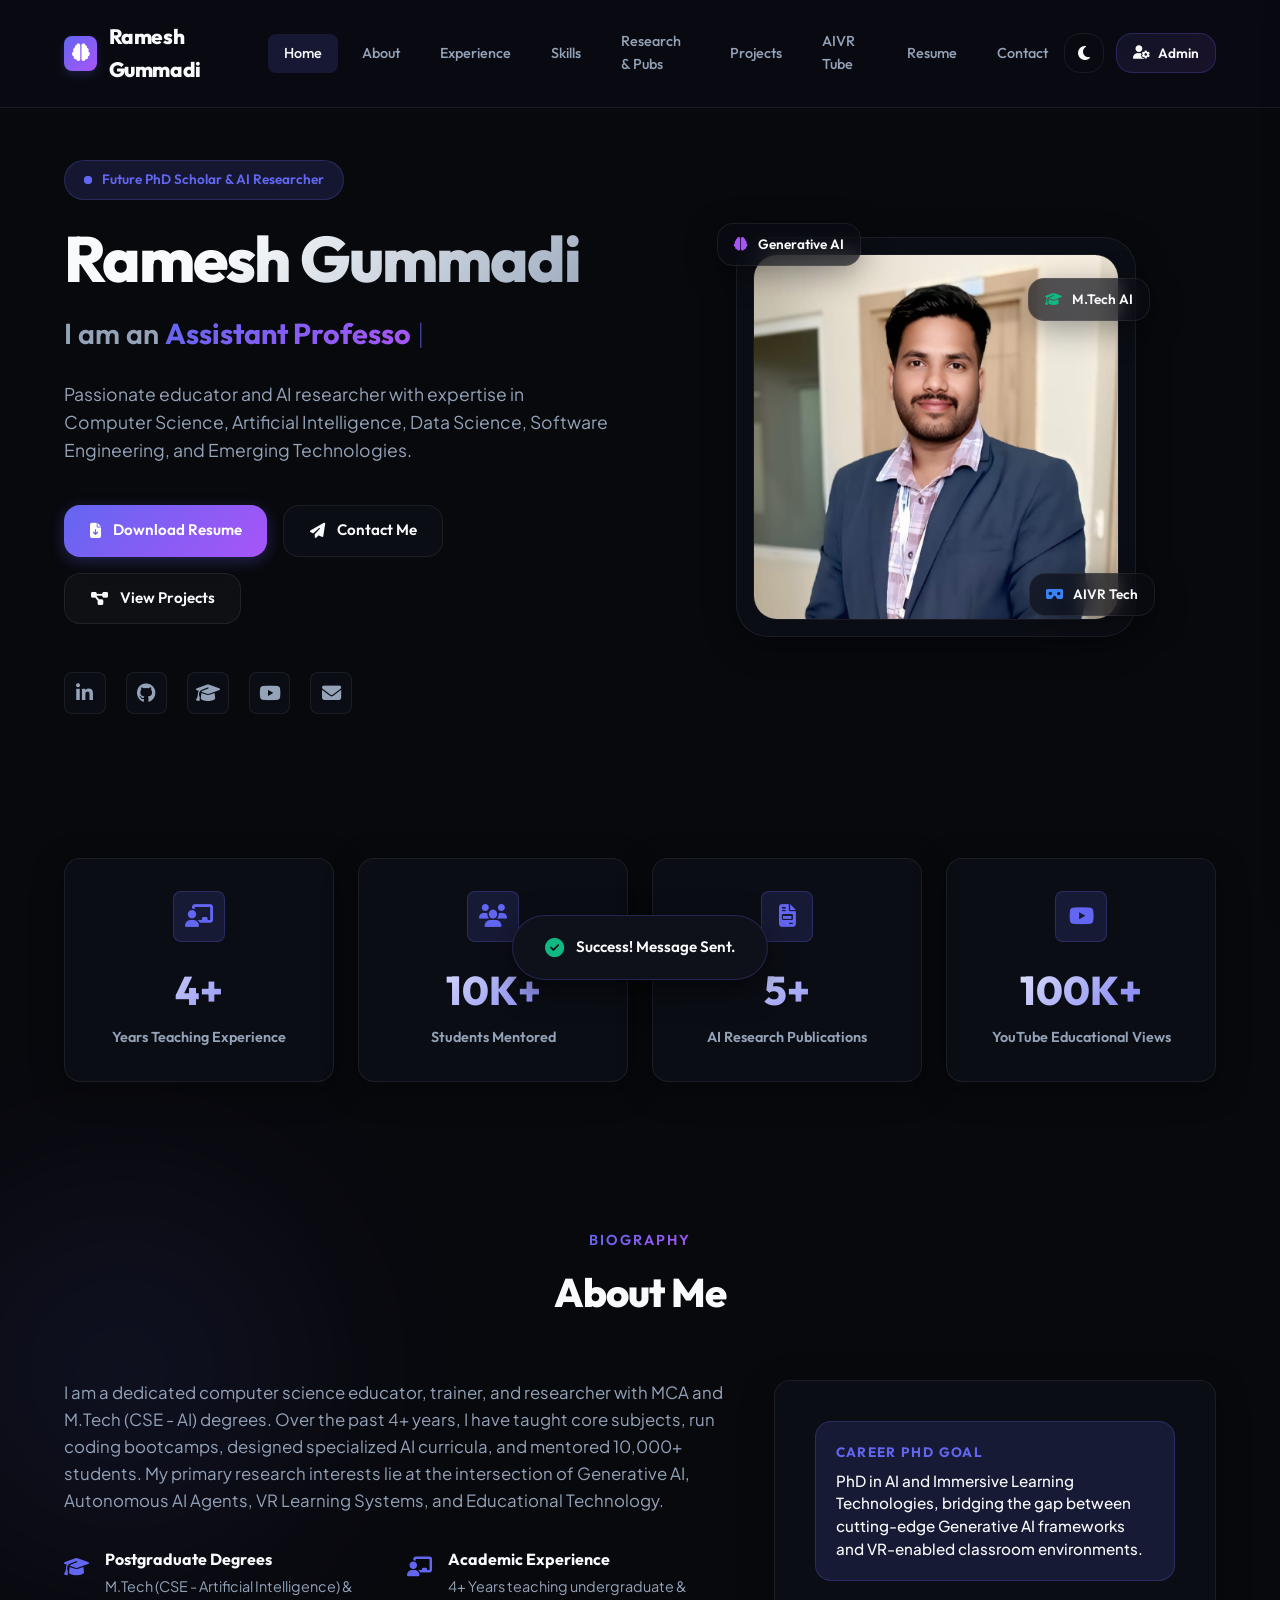
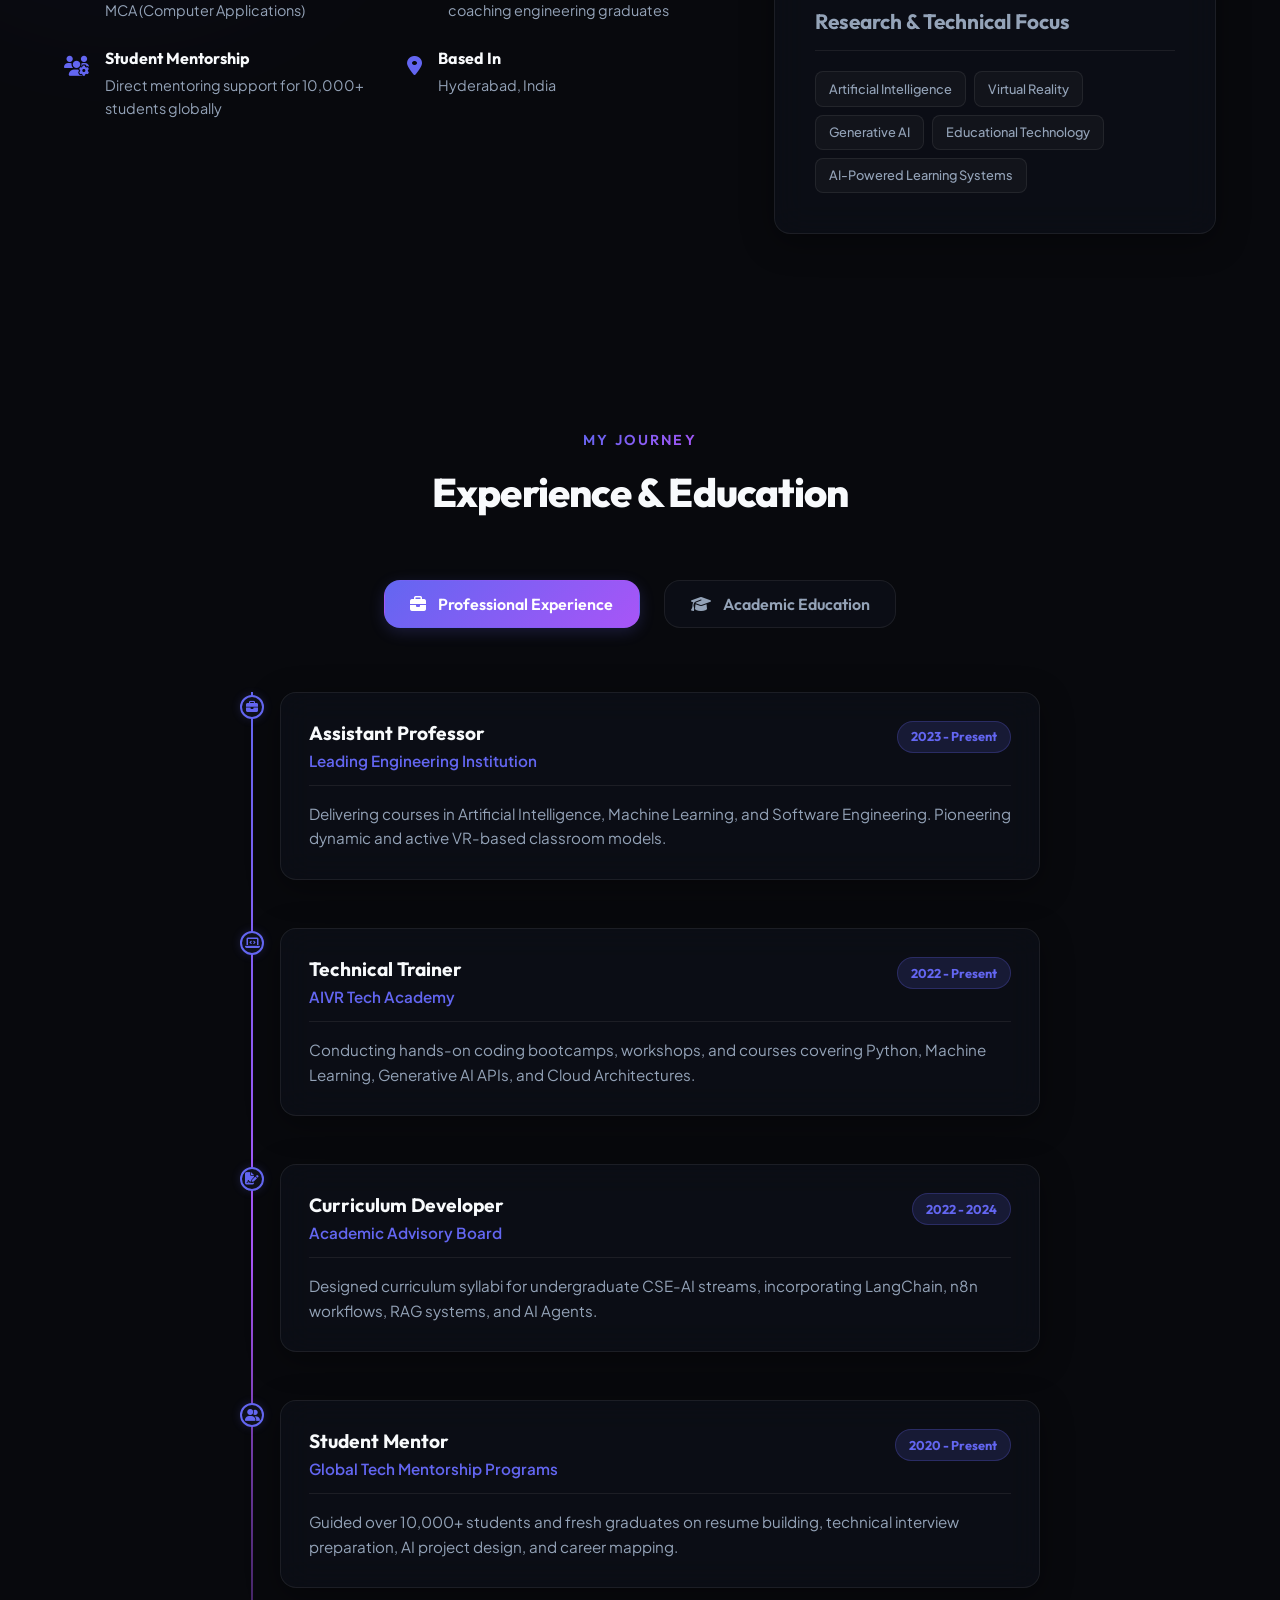
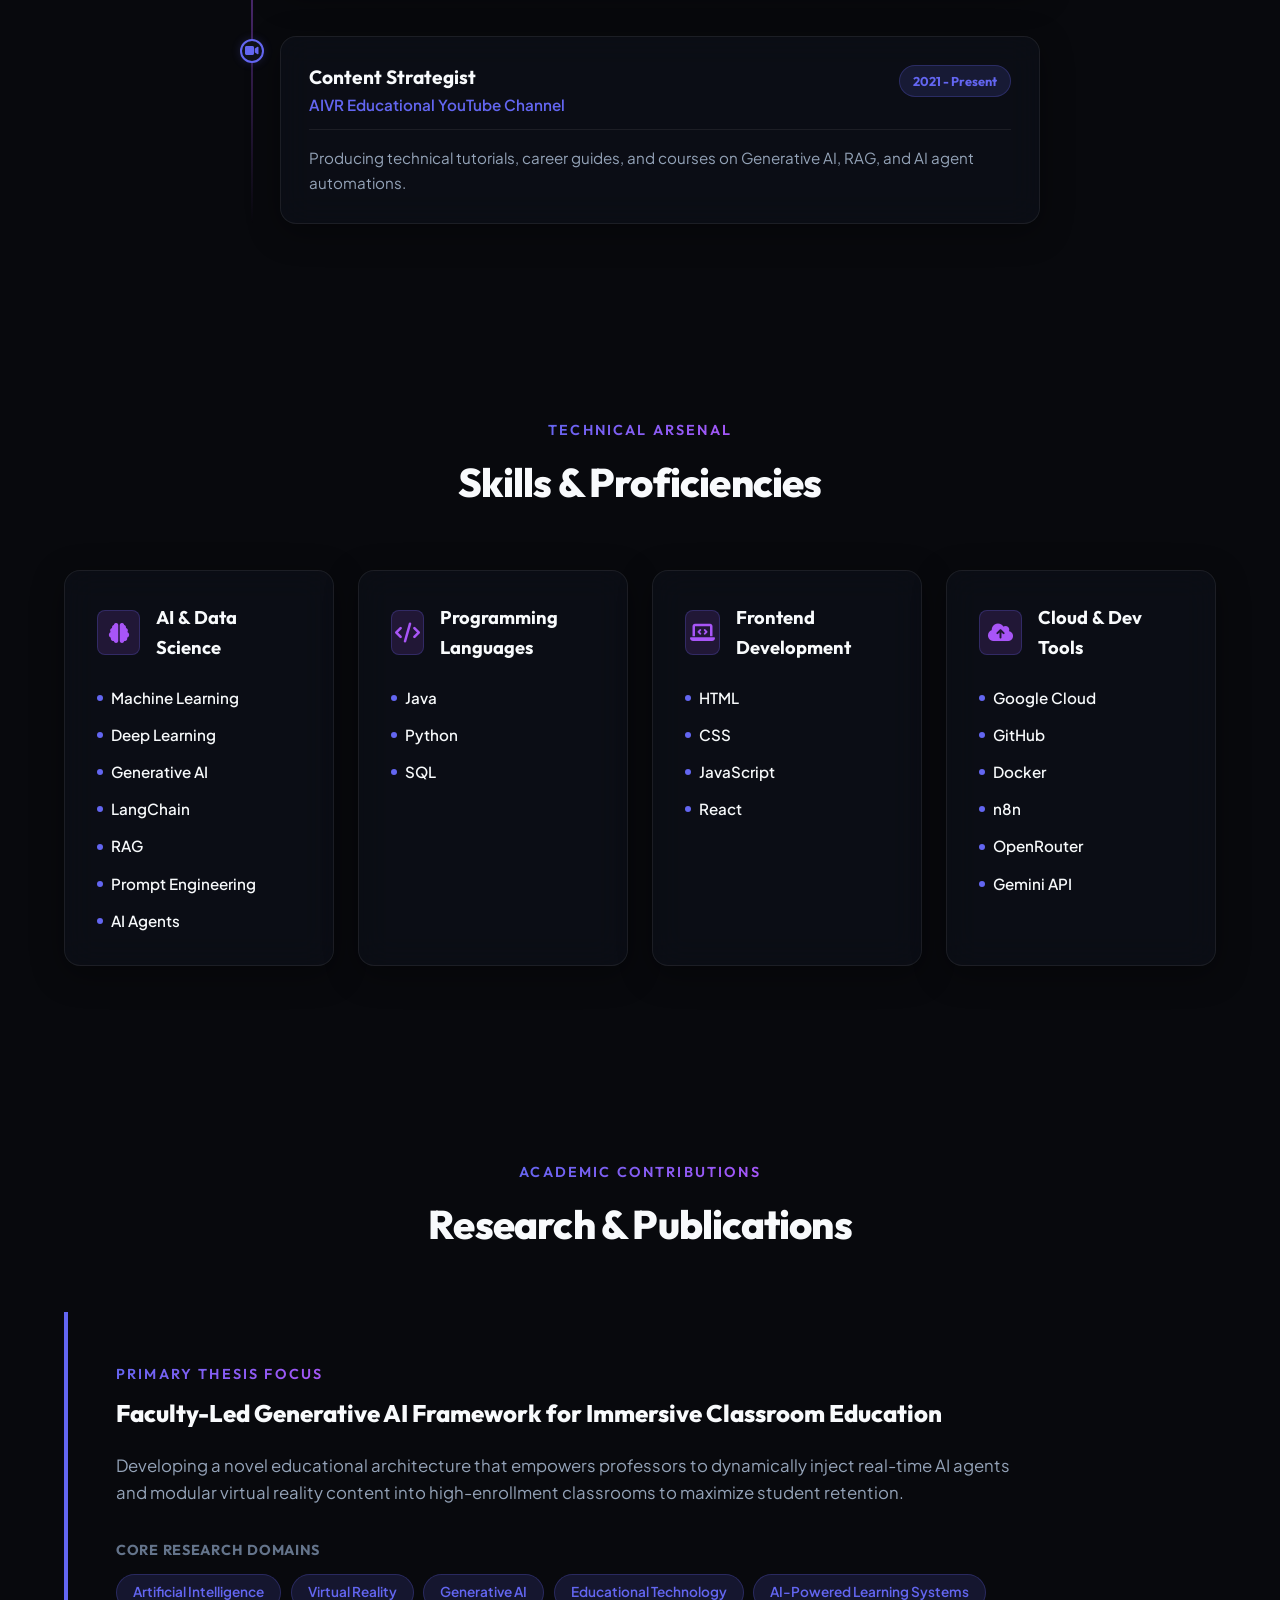
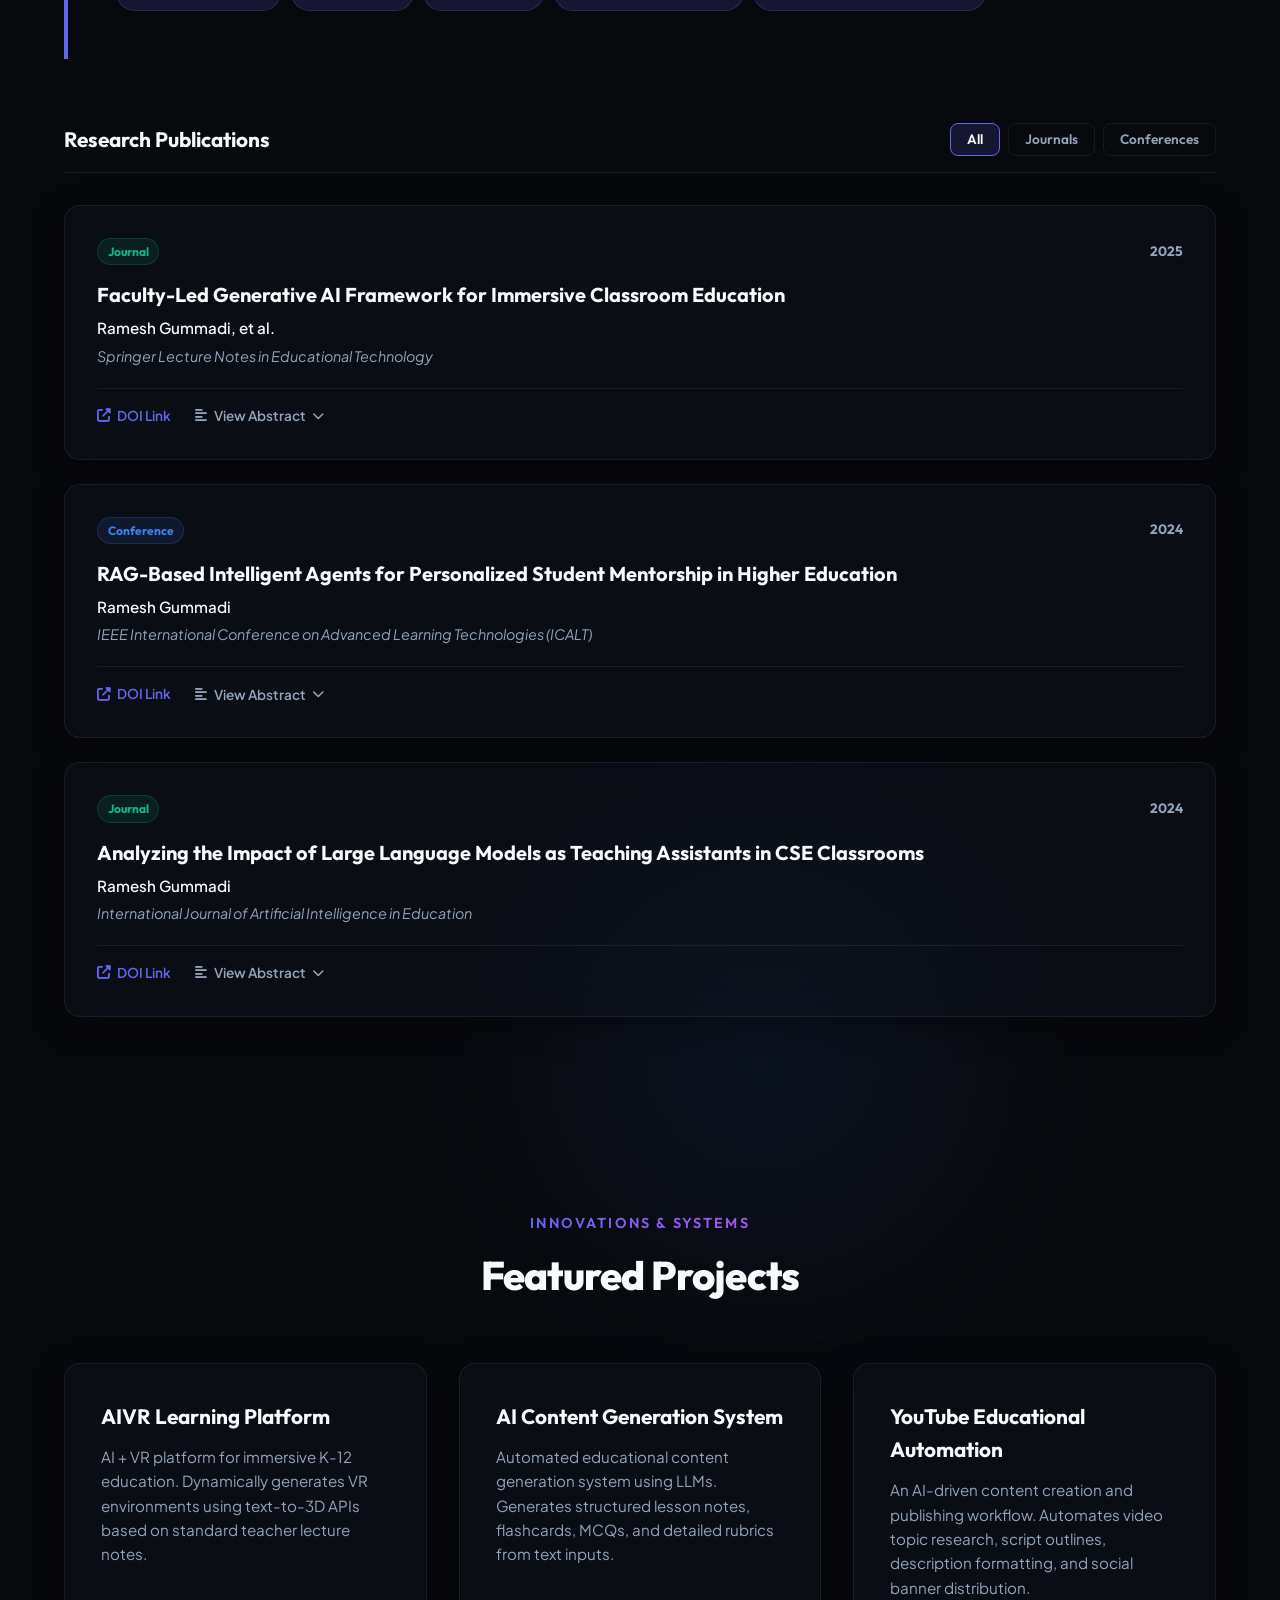
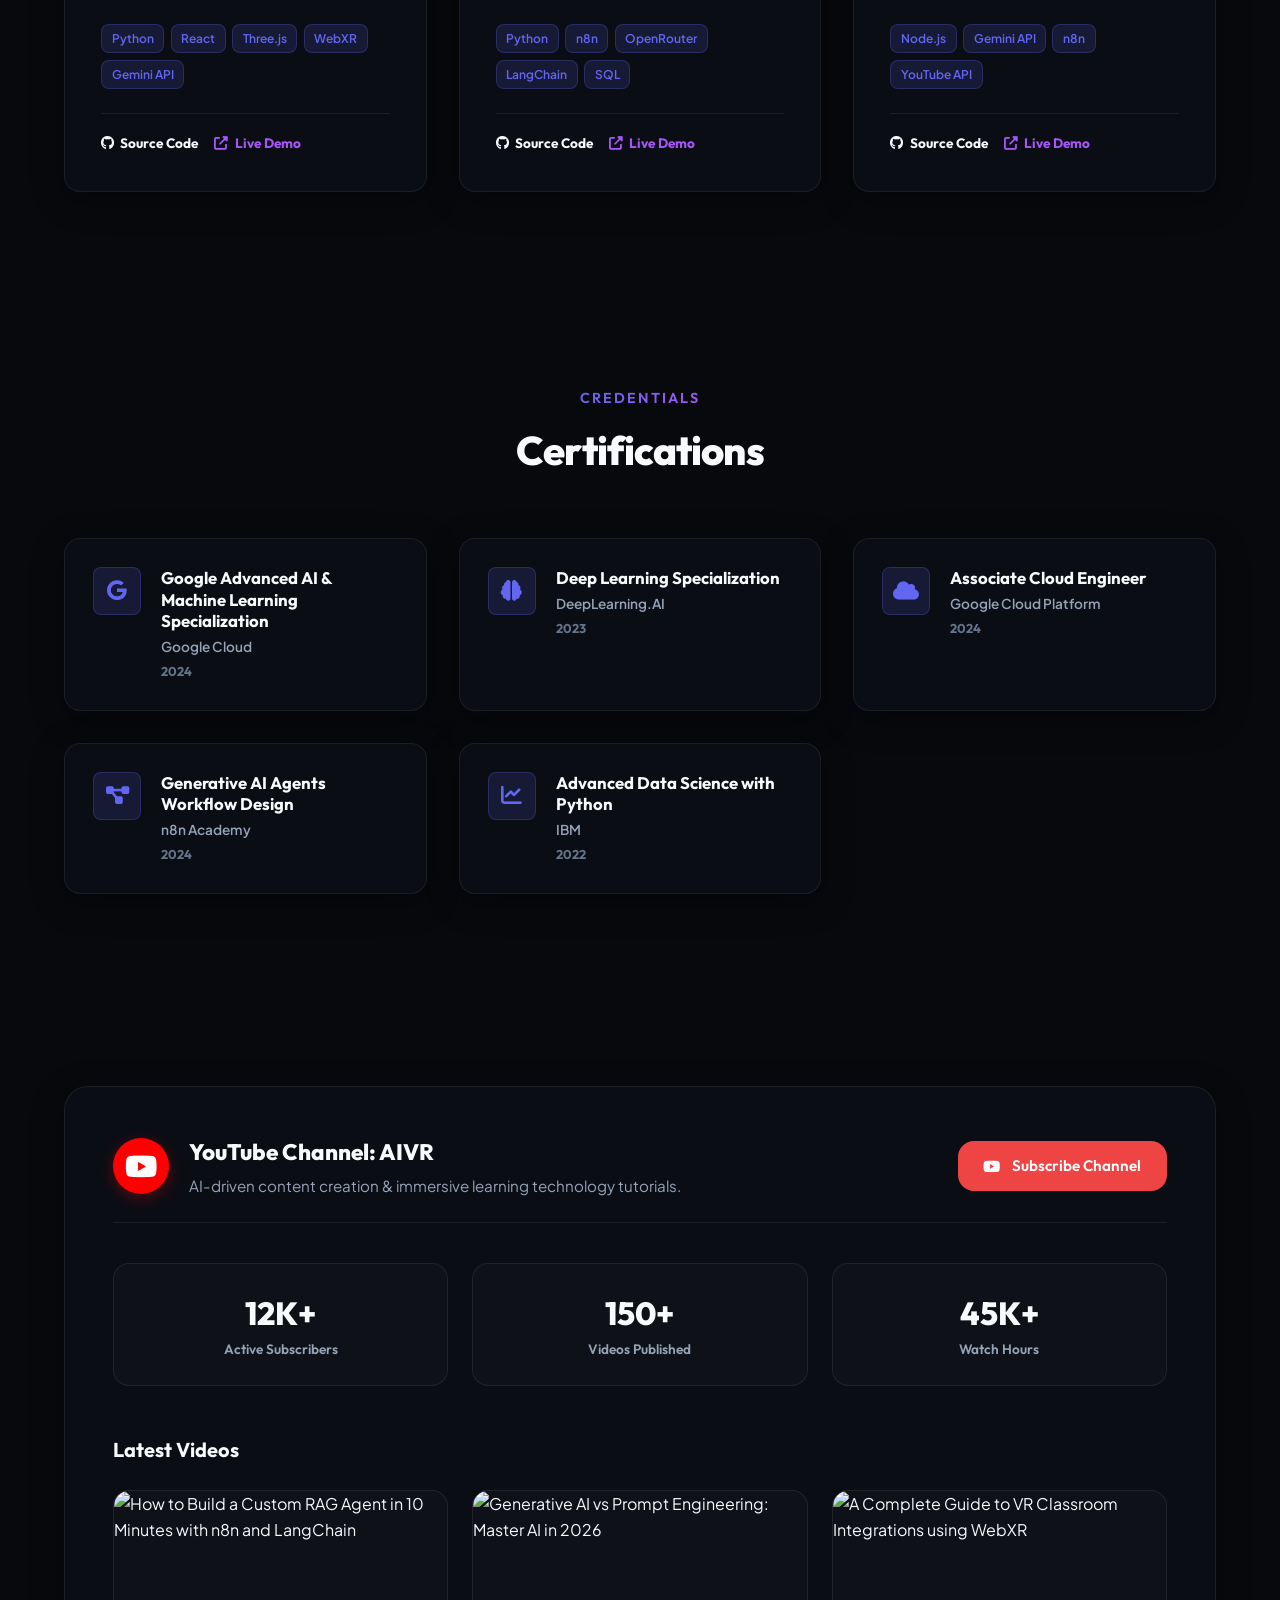
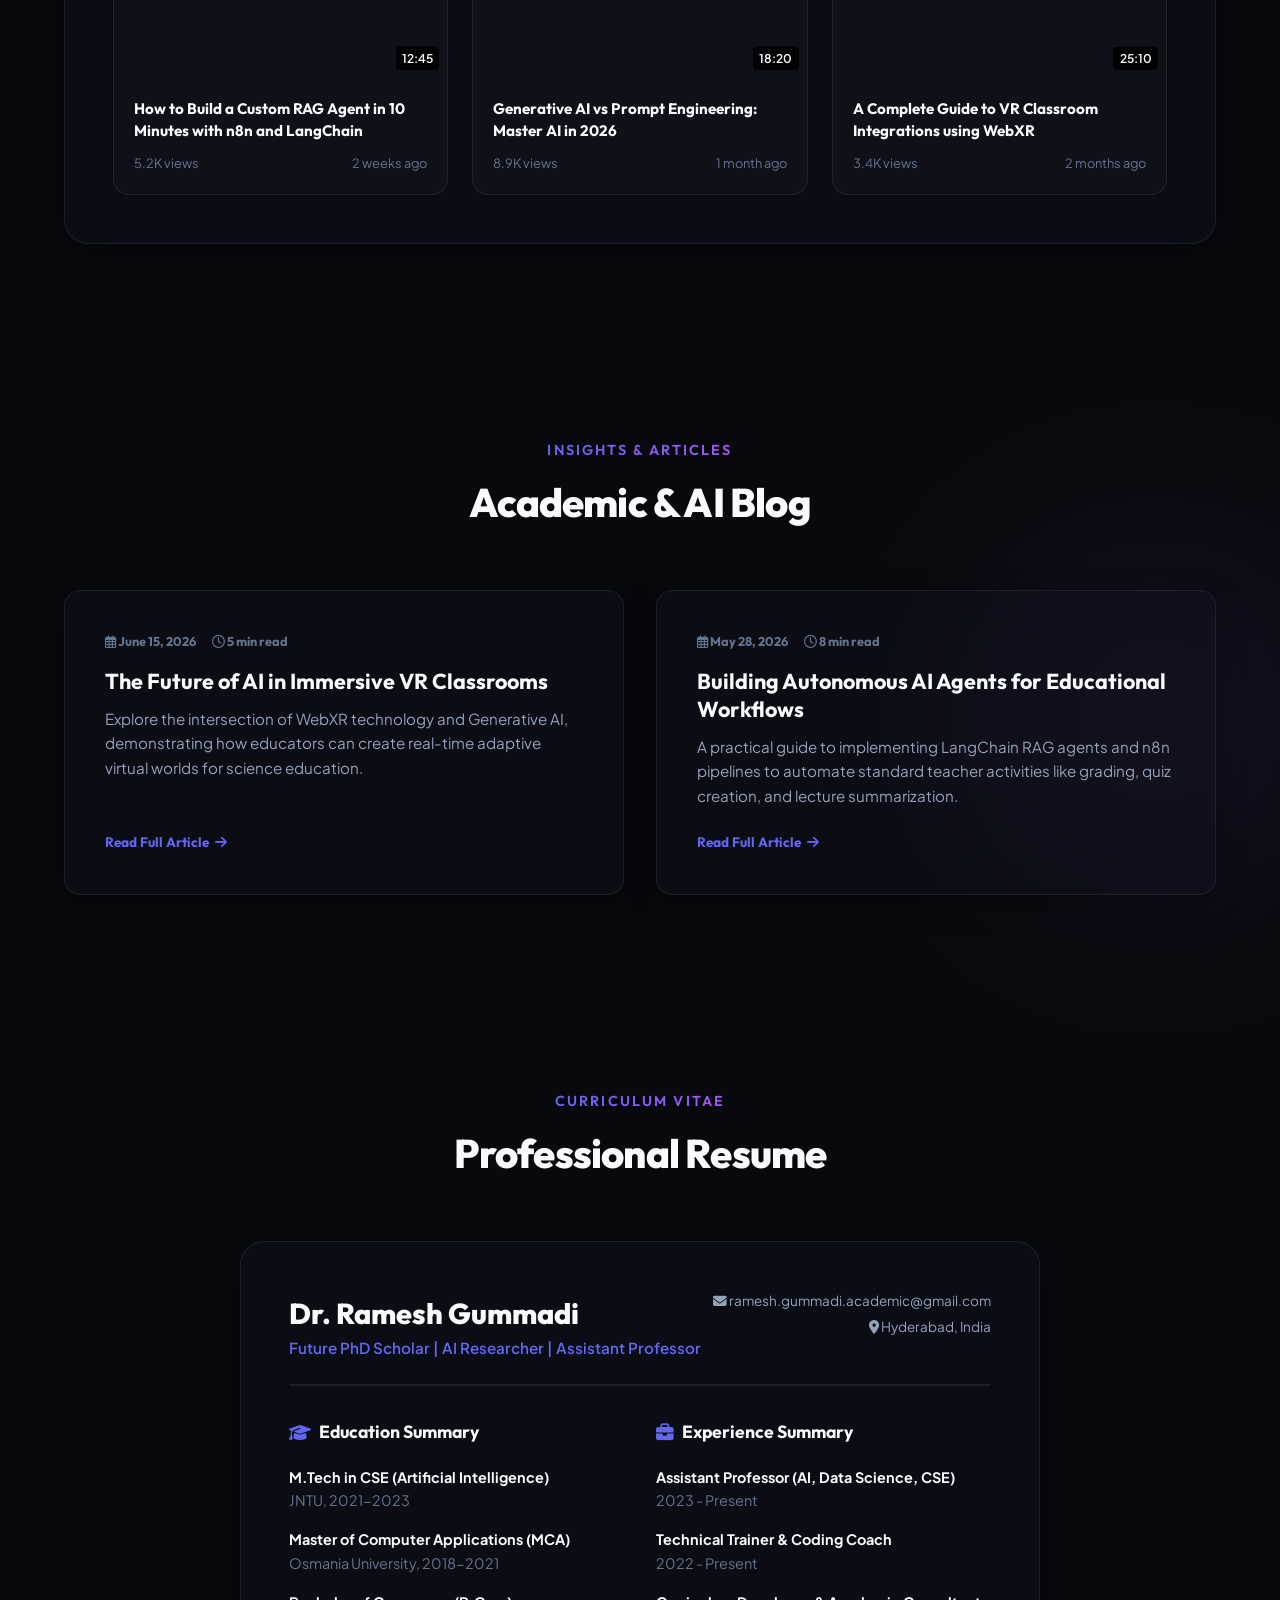
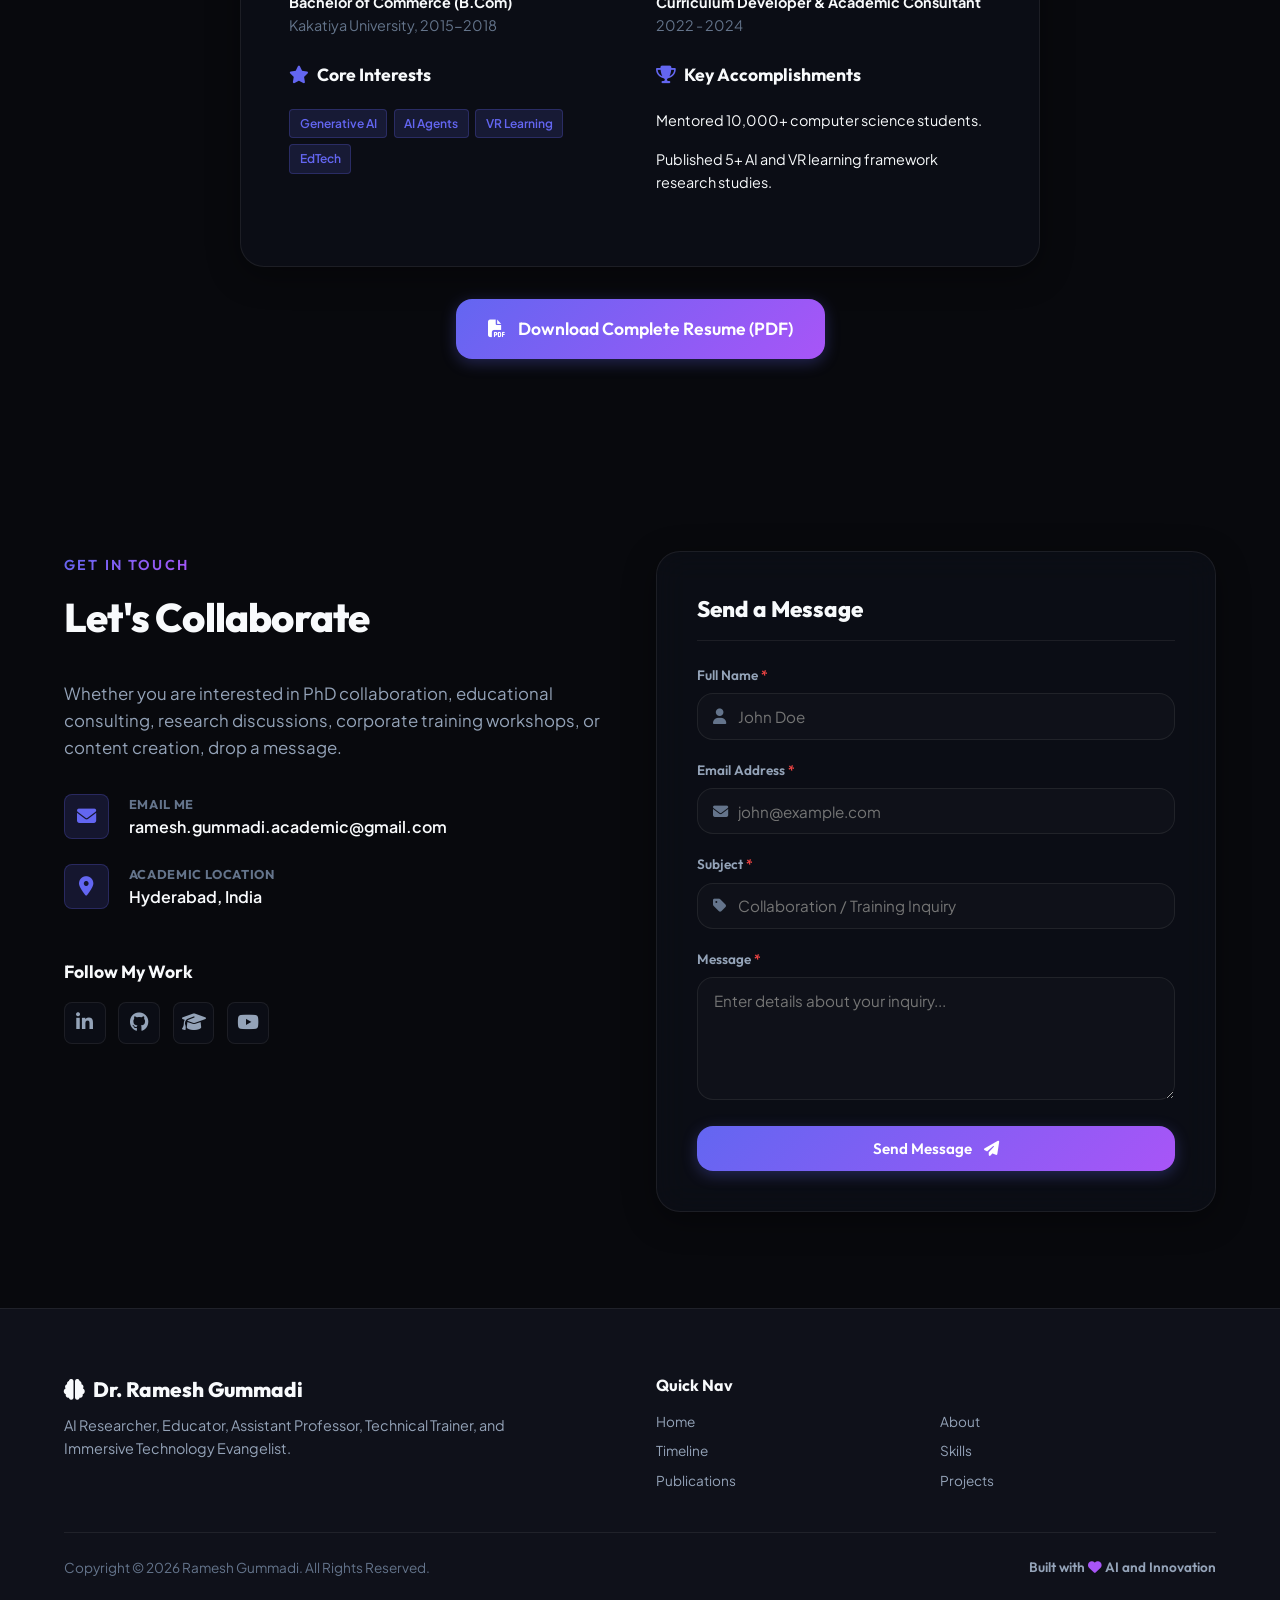
==== Personal Asst/index.html @ f803b9d0 "Add files via upload" ====
<!DOCTYPE html>
<html lang="en" data-theme="dark">
<head>
  <meta charset="UTF-8">
  <meta name="viewport" content="width=device-width, initial-scale=1.0">
  
  <!-- Primary SEO Meta Tags -->
  <title>Dr. Ramesh Gummadi | AI Researcher & Assistant Professor</title>
  <meta name="title" content="Dr. Ramesh Gummadi | AI Researcher & Assistant Professor">
  <meta name="description" content="Portfolio of Dr. Ramesh Gummadi: Future PhD Scholar, AI Researcher, Assistant Professor, Technical Trainer, and Content Creator. Specializing in AI, VR Learning, and Generative AI.">
  <meta name="keywords" content="Ramesh Gummadi, AI Researcher, Assistant Professor, Future PhD Scholar, Generative AI, AIVR, Immersive Learning, Technical Trainer">
  <meta name="author" content="Dr. Ramesh Gummadi">
  
  <!-- Open Graph / Facebook -->
  <meta property="og:type" content="website">
  <meta property="og:url" content="https://rameshgummadi.com/">
  <meta property="og:title" content="Dr. Ramesh Gummadi | AI Researcher & Assistant Professor">
  <meta property="og:description" content="Explore academic research publications, AIVR projects, educational technology insights, and resume of Dr. Ramesh Gummadi.">
  <meta property="og:image" content="assets/ram.jpg">

  <!-- Twitter -->
  <meta property="twitter:card" content="summary_large_image">
  <meta property="twitter:url" content="https://rameshgummadi.com/">
  <meta property="twitter:title" content="Dr. Ramesh Gummadi | AI Researcher & Assistant Professor">
  <meta property="twitter:description" content="Explore academic research publications, AIVR projects, educational technology insights, and resume of Dr. Ramesh Gummadi.">
  <meta property="twitter:image" content="assets/ram.jpg">

  <!-- Google Fonts -->
  <link rel="preconnect" href="https://fonts.googleapis.com">
  <link rel="preconnect" href="https://fonts.gstatic.com" crossorigin>
  <link href="https://fonts.googleapis.com/css2?family=Outfit:wght@300;400;500;600;700;800&family=Plus+Jakarta+Sans:ital,wght@0,300;0,400;0,500;0,600;0,700;1,400&display=swap" rel="stylesheet">
  
  <!-- FontAwesome Icons -->
  <link rel="stylesheet" href="https://cdnjs.cloudflare.com/ajax/libs/font-awesome/6.4.0/css/all.min.css">
  
  <!-- Custom CSS -->
  <link rel="stylesheet" href="css/styles.css">

  <!-- Academic SEO Schema JSON-LD -->
  <script type="application/ld+json">
    {
      "@context": "https://schema.org",
      "@type": "Person",
      "name": "Ramesh Gummadi",
      "jobTitle": "Assistant Professor & AI Researcher",
      "url": "https://rameshgummadi.com",
      "alumniOf": [
        {
          "@type": "Organization",
          "name": "Jawaharlal Nehru Technological University"
        },
        {
          "@type": "Organization",
          "name": "Osmania University"
        }
      ],
      "knowsAbout": [
        "Artificial Intelligence",
        "Generative AI",
        "Virtual Reality Learning Systems",
        "Educational Technology",
        "Machine Learning",
        "Deep Learning"
      ]
    }
  </script>
</head>
<body>
  
  <!-- Background Glow Accents -->
  <div class="blob-accent blob-1"></div>
  <div class="blob-accent blob-2"></div>
  <div class="blob-accent blob-3"></div>

  <!-- Header / Navigation -->
  <header class="header" id="header">
    <div class="container nav-container">
      <a href="#home" class="logo">
        <span class="logo-icon"><i class="fas fa-brain"></i></span>
        <span class="logo-text">Ramesh Gummadi</span>
      </a>

      <!-- Desktop Nav Menu -->
      <nav class="nav-menu">
        <a href="#home" class="nav-link active">Home</a>
        <a href="#about" class="nav-link">About</a>
        <a href="#experience" class="nav-link">Experience</a>
        <a href="#skills" class="nav-link">Skills</a>
        <a href="#research" class="nav-link">Research & Pubs</a>
        <a href="#projects" class="nav-link">Projects</a>
        <a href="#youtube" class="nav-link">AIVR Tube</a>
        <a href="#resume" class="nav-link">Resume</a>
        <a href="#contact" class="nav-link">Contact</a>
      </nav>

      <!-- Nav Actions -->
      <div class="nav-actions">
        <button id="theme-toggle" class="nav-action-btn" title="Toggle Light/Dark Theme">
          <i class="fas fa-moon"></i>
        </button>
        <button id="admin-toggle" class="nav-action-btn admin-btn" title="Open Admin Panel">
          <i class="fas fa-user-cog"></i> <span class="admin-btn-text">Admin</span>
        </button>
        <button id="mobile-menu-toggle" class="nav-action-btn mobile-toggle" title="Toggle Menu">
          <i class="fas fa-bars"></i>
        </button>
      </div>
    </div>
  </header>

  <!-- Mobile Drawer Navigation -->
  <div class="mobile-drawer" id="mobile-drawer">
    <div class="drawer-header">
      <div class="drawer-logo">
        <i class="fas fa-brain"></i> Ramesh Gummadi
      </div>
      <button id="mobile-menu-close" class="drawer-close-btn">
        <i class="fas fa-times"></i>
      </button>
    </div>
    <nav class="drawer-nav">
      <a href="#home" class="drawer-link">Home</a>
      <a href="#about" class="drawer-link">About</a>
      <a href="#experience" class="drawer-link">Experience</a>
      <a href="#skills" class="drawer-link">Skills</a>
      <a href="#research" class="drawer-link">Research & Publications</a>
      <a href="#projects" class="drawer-link">Projects</a>
      <a href="#youtube" class="drawer-link">AIVR YouTube</a>
      <a href="#resume" class="drawer-link">Resume</a>
      <a href="#contact" class="drawer-link">Contact</a>
      <hr class="drawer-divider">
      <button id="admin-drawer-btn" class="drawer-admin-btn">
        <i class="fas fa-user-cog"></i> Admin Control Panel
      </button>
    </nav>
  </div>
  <div class="drawer-overlay" id="drawer-overlay"></div>

  <!-- Main Content Wrapper -->
  <main class="main-content">
    
    <!-- Hero Section -->
    <section id="home" class="section hero-section">
      <div class="container hero-container grid-2">
        <div class="hero-text-content">
          <div class="hero-badge">
            <span class="pulse-indicator"></span> Future PhD Scholar & AI Researcher
          </div>
          <h1 class="hero-name">Ramesh Gummadi</h1>
          <h2 class="hero-rotator">
            <span class="rotator-prefix">I am an </span>
            <span id="title-rotator-text" class="rotator-text">Assistant Professor</span>
            <span class="rotator-cursor">|</span>
          </h2>
          <p id="hero-intro-text" class="hero-intro">
            Passionate educator and AI researcher with expertise in Computer Science, Artificial Intelligence, Data Science, Software Engineering, and Emerging Technologies.
          </p>
          <div class="hero-buttons">
            <a href="#resume" class="btn btn-primary"><i class="fas fa-file-download"></i> Download Resume</a>
            <a href="#contact" class="btn btn-secondary"><i class="fas fa-paper-plane"></i> Contact Me</a>
            <a href="#projects" class="btn btn-glass"><i class="fas fa-project-diagram"></i> View Projects</a>
          </div>
          <div class="hero-socials" id="hero-socials-container">
            <!-- Rendered dynamically -->
          </div>
        </div>

        <div class="hero-image-content">
          <div class="image-glass-frame">
            <img src="assets/ram.jpg" alt="Dr. Ramesh Gummadi" id="hero-profile-img" class="profile-img">
            <!-- Floating Interactive Badges -->
            <div class="floating-badge badge-top-left">
              <i class="fas fa-brain text-purple"></i>
              <span>Generative AI</span>
            </div>
            <div class="floating-badge badge-bottom-right">
              <i class="fas fa-vr-cardboard text-blue"></i>
              <span>AIVR Tech</span>
            </div>
            <div class="floating-badge badge-top-right">
              <i class="fas fa-graduation-cap text-green"></i>
              <span>M.Tech AI</span>
            </div>
          </div>
        </div>
      </div>
    </section>

    <!-- Achievements / Counters Bar -->
    <section class="section achievements-section">
      <div class="container">
        <div class="achievements-grid grid-4" id="achievements-container">
          <!-- Rendered dynamically -->
        </div>
      </div>
    </section>

    <!-- About Me Section -->
    <section id="about" class="section about-section">
      <div class="container">
        <div class="section-title-wrapper">
          <h3 class="section-subtitle">Biography</h3>
          <h2 class="section-title">About Me</h2>
        </div>
        <div id="about-container">
          <!-- Rendered dynamically -->
        </div>
      </div>
    </section>

    <!-- Experience & Education (Timeline) Section -->
    <section id="experience" class="section timeline-section">
      <div class="container">
        <div class="section-title-wrapper">
          <h3 class="section-subtitle">My Journey</h3>
          <h2 class="section-title">Experience & Education</h2>
        </div>

        <div class="timeline-tabs">
          <button class="tab-btn active" data-tab="experience-timeline">
            <i class="fas fa-briefcase"></i> Professional Experience
          </button>
          <button class="tab-btn" data-tab="education-timeline">
            <i class="fas fa-graduation-cap"></i> Academic Education
          </button>
        </div>

        <div class="timeline-contents">
          <!-- Experience Timeline View -->
          <div class="timeline-view active" id="experience-timeline">
            <div class="timeline" id="experience-timeline-container">
              <!-- Rendered dynamically -->
            </div>
          </div>

          <!-- Education Timeline View -->
          <div class="timeline-view" id="education-timeline">
            <div class="timeline" id="education-timeline-container">
              <!-- Rendered dynamically -->
            </div>
          </div>
        </div>
      </div>
    </section>

    <!-- Skills Section -->
    <section id="skills" class="section skills-section">
      <div class="container">
        <div class="section-title-wrapper">
          <h3 class="section-subtitle">Technical Arsenal</h3>
          <h2 class="section-title">Skills & Proficiencies</h2>
        </div>
        <div class="skills-grid grid-4" id="skills-container">
          <!-- Rendered dynamically -->
        </div>
      </div>
    </section>

    <!-- Research & Publications Section -->
    <section id="research" class="section research-section">
      <div class="container">
        <div class="section-title-wrapper">
          <h3 class="section-subtitle">Academic Contributions</h3>
          <h2 class="section-title">Research & Publications</h2>
        </div>

        <!-- Research Focus Framework Card -->
        <div class="research-focus-card" id="research-focus-container">
          <!-- Rendered dynamically -->
        </div>

        <div class="publications-wrapper">
          <div class="filter-header">
            <h4>Research Publications</h4>
            <div class="publication-filters" id="publication-filters">
              <button class="filter-btn active" data-filter="all">All</button>
              <button class="filter-btn" data-filter="Journal">Journals</button>
              <button class="filter-btn" data-filter="Conference">Conferences</button>
            </div>
          </div>
          
          <div class="publications-grid grid-1" id="publications-container">
            <!-- Rendered dynamically -->
          </div>
        </div>
      </div>
    </section>

    <!-- Projects Section -->
    <section id="projects" class="section projects-section">
      <div class="container">
        <div class="section-title-wrapper">
          <h3 class="section-subtitle">Innovations & Systems</h3>
          <h2 class="section-title">Featured Projects</h2>
        </div>
        <div class="projects-grid grid-3" id="projects-container">
          <!-- Rendered dynamically -->
        </div>
      </div>
    </section>

    <!-- Certifications Section -->
    <section id="certifications" class="section certifications-section">
      <div class="container">
        <div class="section-title-wrapper">
          <h3 class="section-subtitle">Credentials</h3>
          <h2 class="section-title">Certifications</h2>
        </div>
        <div class="certifications-grid grid-3" id="certifications-container">
          <!-- Rendered dynamically -->
        </div>
      </div>
    </section>

    <!-- YouTube Educational Channel Section -->
    <section id="youtube" class="section youtube-section">
      <div class="container">
        <div class="youtube-box">
          <div class="youtube-channel-header">
            <div class="yt-brand">
              <div class="yt-avatar"><i class="fab fa-youtube"></i></div>
              <div class="yt-title-info">
                <h3>YouTube Channel: <span id="yt-channel-name">AIVR</span></h3>
                <p>AI-driven content creation & immersive learning technology tutorials.</p>
              </div>
            </div>
            <a href="https://youtube.com/@AIVR_Channel" target="_blank" rel="noopener noreferrer" class="btn btn-danger">
              <i class="fab fa-youtube"></i> Subscribe Channel
            </a>
          </div>

          <div class="youtube-stats-grid grid-3" id="youtube-stats-container">
            <!-- Rendered dynamically -->
          </div>

          <h4 class="yt-sub-title">Latest Videos</h4>
          <div class="youtube-videos-grid grid-3" id="youtube-videos-container">
            <!-- Rendered dynamically -->
          </div>
        </div>
      </div>
    </section>

    <!-- Blog Section -->
    <section id="blog" class="section blog-section">
      <div class="container">
        <div class="section-title-wrapper">
          <h3 class="section-subtitle">Insights & Articles</h3>
          <h2 class="section-title">Academic & AI Blog</h2>
        </div>
        <div class="blogs-grid grid-2" id="blogs-container">
          <!-- Rendered dynamically -->
        </div>
      </div>
    </section>

    <!-- Resume Section -->
    <section id="resume" class="section resume-section">
      <div class="container">
        <div class="section-title-wrapper">
          <h3 class="section-subtitle">Curriculum Vitae</h3>
          <h2 class="section-title">Professional Resume</h2>
        </div>
        
        <div class="resume-wrapper">
          <div class="resume-card-box">
            <!-- Resume Header Mock -->
            <div class="resume-header-mock">
              <div class="rm-name-box">
                <h4>Dr. Ramesh Gummadi</h4>
                <p>Future PhD Scholar | AI Researcher | Assistant Professor</p>
              </div>
              <div class="rm-contact-box">
                <p><i class="fas fa-envelope"></i> ramesh.gummadi.academic@gmail.com</p>
                <p><i class="fas fa-map-marker-alt"></i> Hyderabad, India</p>
              </div>
            </div>

            <!-- Resume Content Mock -->
            <div class="resume-content-mock grid-2">
              <div class="rm-col-left">
                <h5 class="rm-section-title"><i class="fas fa-graduation-cap"></i> Education Summary</h5>
                <ul class="rm-list">
                  <li><strong>M.Tech in CSE (Artificial Intelligence)</strong><br><span class="text-muted">JNTU, 2021-2023</span></li>
                  <li><strong>Master of Computer Applications (MCA)</strong><br><span class="text-muted">Osmania University, 2018-2021</span></li>
                  <li><strong>Bachelor of Commerce (B.Com)</strong><br><span class="text-muted">Kakatiya University, 2015-2018</span></li>
                </ul>

                <h5 class="rm-section-title"><i class="fas fa-star"></i> Core Interests</h5>
                <div class="rm-tags">
                  <span class="rm-tag">Generative AI</span>
                  <span class="rm-tag">AI Agents</span>
                  <span class="rm-tag">VR Learning</span>
                  <span class="rm-tag">EdTech</span>
                </div>
              </div>

              <div class="rm-col-right">
                <h5 class="rm-section-title"><i class="fas fa-briefcase"></i> Experience Summary</h5>
                <ul class="rm-list">
                  <li><strong>Assistant Professor (AI, Data Science, CSE)</strong><br><span class="text-muted">2023 - Present</span></li>
                  <li><strong>Technical Trainer & Coding Coach</strong><br><span class="text-muted">2022 - Present</span></li>
                  <li><strong>Curriculum Developer & Academic Consultant</strong><br><span class="text-muted">2022 - 2024</span></li>
                </ul>

                <h5 class="rm-section-title"><i class="fas fa-trophy"></i> Key Accomplishments</h5>
                <ul class="rm-list">
                  <li>Mentored 10,000+ computer science students.</li>
                  <li>Published 5+ AI and VR learning framework research studies.</li>
                </ul>
              </div>
            </div>
          </div>

          <div class="resume-download-bar">
            <a href="assets/Ramesh_Gummadi_Resume.pdf" download="Ramesh_Gummadi_Resume.pdf" class="btn btn-primary btn-large" id="resume-download-btn">
              <i class="fas fa-file-pdf"></i> Download Complete Resume (PDF)
            </a>
          </div>
        </div>
      </div>
    </section>

    <!-- Contact Section -->
    <section id="contact" class="section contact-section">
      <div class="container grid-2">
        <div class="contact-info-panel">
          <div class="section-title-wrapper align-left">
            <h3 class="section-subtitle">Get In Touch</h3>
            <h2 class="section-title">Let's Collaborate</h2>
          </div>
          <p class="contact-desc">
            Whether you are interested in PhD collaboration, educational consulting, research discussions, corporate training workshops, or content creation, drop a message.
          </p>

          <div class="contact-details-list">
            <div class="contact-detail-item">
              <div class="cd-icon"><i class="fas fa-envelope"></i></div>
              <div class="cd-text">
                <span class="cd-label">Email Me</span>
                <a href="mailto:ramesh.gummadi.academic@gmail.com" class="cd-val" id="contact-val-email">ramesh.gummadi.academic@gmail.com</a>
              </div>
            </div>
            <div class="contact-detail-item">
              <div class="cd-icon"><i class="fas fa-map-marker-alt"></i></div>
              <div class="cd-text">
                <span class="cd-label">Academic Location</span>
                <span class="cd-val" id="contact-val-location">Hyderabad, India</span>
              </div>
            </div>
          </div>

          <div class="contact-social-box">
            <h4>Follow My Work</h4>
            <div class="social-icons-large" id="contact-socials-container">
              <!-- Rendered dynamically -->
            </div>
          </div>
        </div>

        <div class="contact-form-panel">
          <form id="portfolio-contact-form" class="glass-form">
            <h3 class="form-title">Send a Message</h3>
            
            <div class="form-group">
              <label for="contact-name">Full Name <span class="required">*</span></label>
              <div class="input-wrapper">
                <i class="fas fa-user input-icon"></i>
                <input type="text" id="contact-name" name="name" placeholder="John Doe" required>
              </div>
              <span class="form-error" id="error-name">Please enter your name</span>
            </div>

            <div class="form-group">
              <label for="contact-email">Email Address <span class="required">*</span></label>
              <div class="input-wrapper">
                <i class="fas fa-envelope input-icon"></i>
                <input type="email" id="contact-email" name="email" placeholder="john@example.com" required>
              </div>
              <span class="form-error" id="error-email">Please enter a valid email address</span>
            </div>

            <div class="form-group">
              <label for="contact-subject">Subject <span class="required">*</span></label>
              <div class="input-wrapper">
                <i class="fas fa-tag input-icon"></i>
                <input type="text" id="contact-subject" name="subject" placeholder="Collaboration / Training Inquiry" required>
              </div>
              <span class="form-error" id="error-subject">Please enter a subject</span>
            </div>

            <div class="form-group">
              <label for="contact-message">Message <span class="required">*</span></label>
              <textarea id="contact-message" name="message" rows="5" placeholder="Enter details about your inquiry..." required></textarea>
              <span class="form-error" id="error-message">Message cannot be empty</span>
            </div>

            <button type="submit" class="btn btn-primary btn-full">
              <span class="btn-text">Send Message</span> <i class="fas fa-paper-plane"></i>
            </button>
          </form>
        </div>
      </div>
    </section>

  </main>

  <!-- Footer -->
  <footer class="footer">
    <div class="container footer-content">
      <div class="footer-top grid-2">
        <div class="footer-branding">
          <h4><i class="fas fa-brain"></i> Dr. Ramesh Gummadi</h4>
          <p>AI Researcher, Educator, Assistant Professor, Technical Trainer, and Immersive Technology Evangelist.</p>
        </div>
        <div class="footer-quick-links">
          <h5>Quick Nav</h5>
          <div class="ql-grid">
            <a href="#home">Home</a>
            <a href="#about">About</a>
            <a href="#experience">Timeline</a>
            <a href="#skills">Skills</a>
            <a href="#research">Publications</a>
            <a href="#projects">Projects</a>
          </div>
        </div>
      </div>
      <hr class="footer-divider">
      <div class="footer-bottom">
        <p class="copyright">Copyright &copy; 2026 Ramesh Gummadi. All Rights Reserved.</p>
        <p class="innovation-tag">Built with <i class="fas fa-heart text-purple"></i> AI and Innovation</p>
      </div>
    </div>
  </footer>

  <!-- Notification Banner -->
  <div class="notification-toast" id="notification-toast">
    <div class="toast-content">
      <span class="toast-icon" id="toast-icon"><i class="fas fa-check-circle"></i></span>
      <span class="toast-message" id="toast-message">Success! Message Sent.</span>
    </div>
  </div>

  <!-- Admin Panel Modal -->
  <div class="admin-modal-overlay" id="admin-modal">
    <div class="admin-modal">
      <div class="admin-modal-header">
        <h3><i class="fas fa-user-cog"></i> Admin Control Panel</h3>
        <button id="admin-modal-close" class="admin-close-btn"><i class="fas fa-times"></i></button>
      </div>

      <!-- Password Login State -->
      <div class="admin-auth-container" id="admin-auth-view">
        <div class="auth-box">
          <div class="auth-icon"><i class="fas fa-lock"></i></div>
          <h4>Enter Admin Credentials</h4>
          <p>Enter the security password to unlock live editing capabilities. (Default: <code>admin123</code>)</p>
          <div class="form-group">
            <input type="password" id="admin-password" placeholder="Password" class="form-control-large">
            <span class="auth-error-msg" id="auth-error">Incorrect password. Please try again.</span>
          </div>
          <button id="admin-auth-submit" class="btn btn-primary btn-full">Unlock Dashboard</button>
        </div>
      </div>

      <!-- Dashboard Panel State -->
      <div class="admin-dashboard-container hidden" id="admin-dashboard-view">
        <div class="admin-sidebar">
          <button class="admin-tab-link active" data-admin-tab="profile-edit"><i class="fas fa-user"></i> Profile Info</button>
          <button class="admin-tab-link" data-admin-tab="projects-edit"><i class="fas fa-project-diagram"></i> Projects</button>
          <button class="admin-tab-link" data-admin-tab="publications-edit"><i class="fas fa-file-invoice"></i> Publications</button>
          <button class="admin-tab-link" data-admin-tab="certifications-edit"><i class="fas fa-award"></i> Certifications</button>
          <button class="admin-tab-link" data-admin-tab="achievements-edit"><i class="fas fa-trophy"></i> Achievements</button>
        </div>

        <div class="admin-main-panel">
          
          <!-- Profile Edit Panel -->
          <div class="admin-panel-content active" id="profile-edit">
            <h4>Edit Profile Details</h4>
            <form id="admin-profile-form">
              <div class="form-grid grid-2">
                <div class="form-group">
                  <label>Full Name</label>
                  <input type="text" name="name" required>
                </div>
                <div class="form-group">
                  <label>Subtitle / Role Label</label>
                  <input type="text" name="subtitle" required>
                </div>
                <div class="form-group">
                  <label>Academic Email</label>
                  <input type="email" name="email" required>
                </div>
                <div class="form-group">
                  <label>Contact Phone</label>
                  <input type="text" name="phone">
                </div>
                <div class="form-group">
                  <label>Location (City, Country)</label>
                  <input type="text" name="location">
                </div>
                <div class="form-group">
                  <label>Resume Download URL</label>
                  <input type="text" name="resumeLink">
                </div>
              </div>
              <div class="form-group">
                <label>Hero Short Intro Text</label>
                <textarea name="shortIntro" rows="2" required></textarea>
              </div>
              <div class="form-group">
                <label>Career Goal Statement</label>
                <textarea name="careerGoal" rows="2" required></textarea>
              </div>
              <div class="form-group">
                <label>About Me Bio Paragraph</label>
                <textarea name="aboutBio" rows="4" required></textarea>
              </div>
              
              <h5>Social Links</h5>
              <div class="form-grid grid-2">
                <div class="form-group">
                  <label>LinkedIn Link</label>
                  <input type="url" name="linkedin">
                </div>
                <div class="form-group">
                  <label>GitHub Link</label>
                  <input type="url" name="github">
                </div>
                <div class="form-group">
                  <label>Google Scholar Link</label>
                  <input type="url" name="scholar">
                </div>
                <div class="form-group">
                  <label>YouTube Channel Link</label>
                  <input type="url" name="youtube">
                </div>
              </div>

              <button type="submit" class="btn btn-primary">Save Profile Data</button>
            </form>
          </div>

          <!-- Projects Edit Panel -->
          <div class="admin-panel-content" id="projects-edit">
            <div class="panel-header-row">
              <h4>Manage Projects</h4>
              <button id="add-project-btn" class="btn btn-secondary btn-small"><i class="fas fa-plus"></i> Add New Project</button>
            </div>
            
            <div id="admin-projects-list" class="admin-list-container">
              <!-- Dynamically populated list -->
            </div>

            <!-- Add/Edit Project Form Overlay -->
            <form id="project-form" class="admin-sub-form hidden">
              <h5 id="project-form-title">Add Project</h5>
              <input type="hidden" name="id">
              <div class="form-group">
                <label>Project Title</label>
                <input type="text" name="title" required>
              </div>
              <div class="form-group">
                <label>Description</label>
                <textarea name="description" rows="3" required></textarea>
              </div>
              <div class="form-group">
                <label>Technologies Used (comma separated)</label>
                <input type="text" name="tech" placeholder="React, Node.js, Gemini API" required>
              </div>
              <div class="form-grid grid-2">
                <div class="form-group">
                  <label>GitHub Repository URL</label>
                  <input type="url" name="github">
                </div>
                <div class="form-group">
                  <label>Live Demo URL</label>
                  <input type="url" name="demo">
                </div>
              </div>
              <div class="form-buttons">
                <button type="submit" class="btn btn-primary">Save Project</button>
                <button type="button" id="cancel-project-btn" class="btn btn-glass">Cancel</button>
              </div>
            </form>
          </div>

          <!-- Publications Edit Panel -->
          <div class="admin-panel-content" id="publications-edit">
            <div class="panel-header-row">
              <h4>Manage Publications</h4>
              <button id="add-pub-btn" class="btn btn-secondary btn-small"><i class="fas fa-plus"></i> Add Publication</button>
            </div>
            
            <div id="admin-pubs-list" class="admin-list-container">
              <!-- Dynamically populated list -->
            </div>

            <!-- Add/Edit Publication Form -->
            <form id="pub-form" class="admin-sub-form hidden">
              <h5 id="pub-form-title">Add Publication</h5>
              <input type="hidden" name="id">
              <div class="form-group">
                <label>Publication Title</label>
                <input type="text" name="title" required>
              </div>
              <div class="form-grid grid-3">
                <div class="form-group">
                  <label>Publication Type</label>
                  <select name="type" required>
                    <option value="Journal">Journal</option>
                    <option value="Conference">Conference</option>
                    <option value="Preprint">Preprint / Book Chapter</option>
                  </select>
                </div>
                <div class="form-group">
                  <label>Venue (Journal/Conference name)</label>
                  <input type="text" name="venue" required>
                </div>
                <div class="form-group">
                  <label>Publication Year</label>
                  <input type="text" name="year" required>
                </div>
              </div>
              <div class="form-grid grid-2">
                <div class="form-group">
                  <label>Authors</label>
                  <input type="text" name="authors" placeholder="Ramesh Gummadi, et al." required>
                </div>
                <div class="form-group">
                  <label>DOI / Document Link</label>
                  <input type="text" name="doi" placeholder="10.1007/978-..." required>
                </div>
              </div>
              <div class="form-group">
                <label>Abstract / Brief Summary</label>
                <textarea name="abstract" rows="4" required></textarea>
              </div>
              <div class="form-buttons">
                <button type="submit" class="btn btn-primary">Save Publication</button>
                <button type="button" id="cancel-pub-btn" class="btn btn-glass">Cancel</button>
              </div>
            </form>
          </div>

          <!-- Certifications Edit Panel -->
          <div class="admin-panel-content" id="certifications-edit">
            <div class="panel-header-row">
              <h4>Manage Certifications</h4>
              <button id="add-cert-btn" class="btn btn-secondary btn-small"><i class="fas fa-plus"></i> Add Certification</button>
            </div>
            
            <div id="admin-certs-list" class="admin-list-container">
              <!-- Dynamically populated list -->
            </div>

            <!-- Add/Edit Cert Form -->
            <form id="cert-form" class="admin-sub-form hidden">
              <h5 id="cert-form-title">Add Certification</h5>
              <input type="hidden" name="id">
              <div class="form-group">
                <label>Certification Name</label>
                <input type="text" name="name" required>
              </div>
              <div class="form-grid grid-3">
                <div class="form-group">
                  <label>Issuing Organization</label>
                  <input type="text" name="issuer" required>
                </div>
                <div class="form-group">
                  <label>Year Earned</label>
                  <input type="text" name="year" required>
                </div>
                <div class="form-group">
                  <label>Icon Style Class (FontAwesome)</label>
                  <input type="text" name="icon" placeholder="fas fa-award" required>
                </div>
              </div>
              <div class="form-buttons">
                <button type="submit" class="btn btn-primary">Save Certification</button>
                <button type="button" id="cancel-cert-btn" class="btn btn-glass">Cancel</button>
              </div>
            </form>
          </div>

          <!-- Achievements Edit Panel -->
          <div class="admin-panel-content" id="achievements-edit">
            <h4>Manage Impact Statistics (Achievements)</h4>
            <p class="text-muted">Edit values shown in the dynamic counters under the Hero section.</p>
            
            <div id="admin-achievements-container">
              <!-- Rendered dynamically -->
            </div>
          </div>

        </div>
      </div>

      <!-- Admin Panel Footer -->
      <div class="admin-modal-footer">
        <div class="admin-actions-left">
          <button id="admin-reset-btn" class="btn btn-danger-outline hidden"><i class="fas fa-trash-restore"></i> Reset to Defaults</button>
        </div>
        <div class="admin-actions-right">
          <button id="admin-export-btn" class="btn btn-success hidden"><i class="fas fa-file-export"></i> Export Configuration (JSON)</button>
          <button id="admin-close-action" class="btn btn-glass">Close</button>
        </div>
      </div>
    </div>
  </div>

  <!-- Export Dialog Modal -->
  <div class="export-overlay" id="export-modal">
    <div class="export-dialog">
      <div class="export-header">
        <h4><i class="fas fa-file-export"></i> Export Portfolio Configuration</h4>
        <button id="export-modal-close" class="export-close-btn"><i class="fas fa-times"></i></button>
      </div>
      <div class="export-body">
        <p>To make your admin edits permanent so they load even when clearing your browser storage, copy the JSON below and replace the content of your <code>js/data.js</code> file.</p>
        <textarea id="export-json-textarea" readonly rows="12"></textarea>
      </div>
      <div class="export-footer">
        <button id="copy-json-btn" class="btn btn-primary"><i class="fas fa-copy"></i> Copy to Clipboard</button>
        <button id="download-json-btn" class="btn btn-success"><i class="fas fa-download"></i> Download js/data.js</button>
        <button id="export-close-btn" class="btn btn-glass">Done</button>
      </div>
    </div>
  </div>

  <!-- Main JavaScript App link -->
  <script src="js/data.js"></script>
  <script src="js/components.js"></script>
  <script src="js/admin.js"></script>
  <script src="js/app.js"></script>
</body>
</html>
---- Personal Asst/css/styles.css ----
/* ==========================================================================
   DESIGN SYSTEM & VARIABLES
   ========================================================================== */
:root {
  /* Fonts */
  --font-primary: 'Outfit', sans-serif;
  --font-secondary: 'Plus Jakarta Sans', sans-serif;

  /* Transitions */
  --transition-fast: 0.2s cubic-bezier(0.4, 0, 0.2, 1);
  --transition-normal: 0.4s cubic-bezier(0.4, 0, 0.2, 1);
  --transition-slow: 0.8s cubic-bezier(0.4, 0, 0.2, 1);

  /* Border Radius */
  --radius-sm: 8px;
  --radius-md: 16px;
  --radius-lg: 24px;
  --radius-xl: 32px;
  --radius-full: 9999px;

  /* Theme: Dark Mode (Default) */
  --bg-primary: #08090d;
  --bg-secondary: #0f111a;
  --bg-glass: rgba(10, 12, 20, 0.7);
  --bg-glass-card: rgba(17, 20, 32, 0.45);
  --bg-glass-card-hover: rgba(25, 29, 48, 0.65);
  --border-color: rgba(255, 255, 255, 0.07);
  --border-color-glow: rgba(99, 102, 241, 0.25);
  --border-color-hover: rgba(255, 255, 255, 0.15);
  
  --text-primary: #f8fafc;
  --text-secondary: #94a3b8;
  --text-muted: #64748b;
  
  --primary: #6366f1;
  --primary-glow: rgba(99, 102, 241, 0.15);
  --primary-hover: #4f46e5;
  --secondary: #a855f7;
  --secondary-glow: rgba(168, 85, 247, 0.15);
  --secondary-hover: #9333ea;
  
  --accent-blue: #3b82f6;
  --accent-purple: #8b5cf6;
  --accent-green: #10b981;
  --accent-danger: #ef4444;
  --accent-danger-bg: rgba(239, 68, 68, 0.1);
  --accent-success: #10b981;
  --accent-success-bg: rgba(16, 185, 129, 0.1);
  
  --shadow-color: rgba(0, 0, 0, 0.5);
  --shadow-card: 0 8px 32px 0 rgba(0, 0, 0, 0.37);
  --shadow-card-hover: 0 12px 40px 0 rgba(99, 102, 241, 0.15);
  --blur-amt: 16px;
  
  --yt-red: #ff0000;
  --yt-red-hover: #cc0000;
}

[data-theme="light"] {
  /* Theme: Light Mode */
  --bg-primary: #f8fafc;
  --bg-secondary: #ffffff;
  --bg-glass: rgba(255, 255, 255, 0.7);
  --bg-glass-card: rgba(255, 255, 255, 0.55);
  --bg-glass-card-hover: rgba(255, 255, 255, 0.85);
  --border-color: rgba(15, 23, 42, 0.08);
  --border-color-glow: rgba(79, 70, 229, 0.15);
  --border-color-hover: rgba(15, 23, 42, 0.18);
  
  --text-primary: #0f172a;
  --text-secondary: #475569;
  --text-muted: #94a3b8;
  
  --primary: #4f46e5;
  --primary-glow: rgba(79, 70, 229, 0.08);
  --primary-hover: #3730a3;
  --secondary: #7c3aed;
  --secondary-glow: rgba(124, 58, 237, 0.08);
  --secondary-hover: #6d28d9;
  
  --accent-blue: #2563eb;
  --accent-purple: #7c3aed;
  --accent-green: #059669;
  --accent-danger: #dc2626;
  --accent-danger-bg: rgba(220, 38, 38, 0.06);
  --accent-success: #059669;
  --accent-success-bg: rgba(5, 150, 105, 0.06);
  
  --shadow-color: rgba(15, 23, 42, 0.08);
  --shadow-card: 0 8px 32px 0 rgba(15, 23, 42, 0.05);
  --shadow-card-hover: 0 12px 40px 0 rgba(79, 70, 229, 0.1);
}

/* ==========================================================================
   RESET & UTILITIES
   ========================================================================== */
*, *::before, *::after {
  box-sizing: border-box;
  margin: 0;
  padding: 0;
}

html {
  scroll-behavior: smooth;
  font-size: 16px;
}

body {
  font-family: var(--font-secondary);
  background-color: var(--bg-primary);
  color: var(--text-primary);
  line-height: 1.6;
  overflow-x: hidden;
  position: relative;
  transition: background-color var(--transition-normal), color var(--transition-normal);
}

a {
  color: inherit;
  text-decoration: none;
  transition: color var(--transition-fast);
}

button, input, select, textarea {
  font-family: inherit;
  color: inherit;
  font-size: inherit;
}

img {
  max-width: 100%;
  display: block;
}

ul {
  list-style: none;
}

.container {
  max-width: 1200px;
  margin: 0 auto;
  padding: 0 1.5rem;
  width: 100%;
}

/* Grid Layouts */
.grid-1 { display: grid; grid-template-columns: 1fr; gap: 1.5rem; }
.grid-2 { display: grid; grid-template-columns: repeat(2, 1fr); gap: 2rem; }
.grid-3 { display: grid; grid-template-columns: repeat(3, 1fr); gap: 2rem; }
.grid-4 { display: grid; grid-template-columns: repeat(4, 1fr); gap: 1.5rem; }

@media (max-width: 1024px) {
  .grid-4 { grid-template-columns: repeat(2, 1fr); }
  .grid-3 { grid-template-columns: repeat(2, 1fr); }
}

@media (max-width: 768px) {
  .grid-2, .grid-3, .grid-4 { grid-template-columns: 1fr; gap: 1.5rem; }
}

/* Section Common Styles */
.section {
  padding: 6rem 0;
  position: relative;
  z-index: 10;
}

.section-title-wrapper {
  margin-bottom: 3.5rem;
  text-align: center;
}

.section-title-wrapper.align-left {
  text-align: left;
  margin-bottom: 2rem;
}

.section-subtitle {
  font-family: var(--font-primary);
  font-size: 0.9rem;
  font-weight: 600;
  text-transform: uppercase;
  letter-spacing: 0.15em;
  color: var(--primary);
  margin-bottom: 0.5rem;
  display: inline-block;
  background: linear-gradient(135deg, var(--primary), var(--secondary));
  -webkit-background-clip: text;
  -webkit-text-fill-color: transparent;
}

.section-title {
  font-family: var(--font-primary);
  font-size: 2.5rem;
  font-weight: 800;
  letter-spacing: -0.02em;
}

@media (max-width: 768px) {
  .section { padding: 4rem 0; }
  .section-title { font-size: 2rem; }
}

/* Scrollbar Customization */
::-webkit-scrollbar {
  width: 10px;
}
::-webkit-scrollbar-track {
  background: var(--bg-primary);
}
::-webkit-scrollbar-thumb {
  background: var(--border-color);
  border-radius: var(--radius-full);
}
::-webkit-scrollbar-thumb:hover {
  background: var(--primary);
}

/* ==========================================================================
   AMBIENT BACKGROUND GLOW ACCENTS
   ========================================================================== */
.blob-accent {
  position: absolute;
  width: 500px;
  height: 500px;
  border-radius: 50%;
  filter: blur(100px);
  opacity: 0.15;
  z-index: 1;
  pointer-events: none;
  animation: floatBlob 20s infinite alternate ease-in-out;
}

[data-theme="light"] .blob-accent {
  opacity: 0.08;
}

.blob-1 {
  background: radial-gradient(circle, var(--primary) 0%, transparent 70%);
  top: 10%;
  left: -10%;
}

.blob-2 {
  background: radial-gradient(circle, var(--secondary) 0%, transparent 70%);
  bottom: 20%;
  right: -10%;
  animation-delay: -5s;
}

.blob-3 {
  background: radial-gradient(circle, var(--accent-blue) 0%, transparent 70%);
  top: 50%;
  left: 40%;
  animation-delay: -10s;
}

@keyframes floatBlob {
  0% { transform: translate(0, 0) scale(1); }
  50% { transform: translate(50px, -30px) scale(1.1); }
  100% { transform: translate(-30px, 40px) scale(0.95); }
}

/* ==========================================================================
   GLASSMORPHISM BASE CLASS & BUTTONS
   ========================================================================== */
.glass-panel {
  background-color: var(--bg-glass-card);
  backdrop-filter: blur(var(--blur-amt));
  -webkit-backdrop-filter: blur(var(--blur-amt));
  border: 1px solid var(--border-color);
  border-radius: var(--radius-md);
  box-shadow: var(--shadow-card);
  transition: border-color var(--transition-normal), background-color var(--transition-normal), box-shadow var(--transition-normal), transform var(--transition-normal);
}

.glass-panel:hover {
  border-color: var(--border-color-glow);
  box-shadow: var(--shadow-card-hover);
  background-color: var(--bg-glass-card-hover);
}

/* Buttons */
.btn {
  display: inline-flex;
  align-items: center;
  justify-content: center;
  gap: 0.75rem;
  padding: 0.8rem 1.6rem;
  font-family: var(--font-primary);
  font-weight: 600;
  font-size: 0.95rem;
  border-radius: var(--radius-md);
  cursor: pointer;
  transition: background-color var(--transition-fast), border-color var(--transition-fast), transform var(--transition-fast), box-shadow var(--transition-fast);
  border: none;
}

.btn:active {
  transform: scale(0.98);
}

.btn-primary {
  background: linear-gradient(135deg, var(--primary), var(--secondary));
  color: #ffffff;
  box-shadow: 0 4px 15px rgba(99, 102, 241, 0.3);
}

.btn-primary:hover {
  background: linear-gradient(135deg, var(--primary-hover), var(--secondary-hover));
  transform: translateY(-2px);
  box-shadow: 0 6px 20px rgba(99, 102, 241, 0.4);
}

.btn-secondary {
  background-color: var(--bg-glass-card);
  color: var(--text-primary);
  border: 1px solid var(--border-color);
}

.btn-secondary:hover {
  border-color: var(--primary);
  background-color: var(--bg-glass-card-hover);
  transform: translateY(-2px);
}

.btn-glass {
  background: rgba(255, 255, 255, 0.03);
  color: var(--text-primary);
  backdrop-filter: blur(8px);
  -webkit-backdrop-filter: blur(8px);
  border: 1px solid rgba(255, 255, 255, 0.08);
}

.btn-glass:hover {
  background: rgba(255, 255, 255, 0.08);
  border-color: rgba(255, 255, 255, 0.2);
  transform: translateY(-2px);
}

.btn-danger-outline {
  background: transparent;
  color: var(--accent-danger);
  border: 1px solid var(--accent-danger);
}

.btn-danger-outline:hover {
  background: var(--accent-danger-bg);
  transform: translateY(-2px);
}

.btn-danger {
  background-color: var(--accent-danger);
  color: #ffffff;
}

.btn-danger:hover {
  background-color: #d32f2f;
  transform: translateY(-2px);
}

.btn-success {
  background-color: var(--accent-success);
  color: #ffffff;
  box-shadow: 0 4px 15px rgba(16, 185, 129, 0.2);
}

.btn-success:hover {
  background-color: #059669;
  transform: translateY(-2px);
}

.btn-large {
  padding: 1rem 2rem;
  font-size: 1.1rem;
}

.btn-small {
  padding: 0.5rem 1rem;
  font-size: 0.85rem;
}

.btn-full {
  width: 100%;
}

.text-purple { color: var(--secondary) !important; }
.text-blue { color: var(--accent-blue) !important; }
.text-green { color: var(--accent-green) !important; }
.text-muted { color: var(--text-muted) !important; }

/* ==========================================================================
   HEADER & NAVIGATION
   ========================================================================== */
.header {
  position: fixed;
  top: 0;
  left: 0;
  width: 100%;
  padding: 1.25rem 0;
  z-index: 100;
  background-color: var(--bg-glass);
  backdrop-filter: blur(var(--blur-amt));
  -webkit-backdrop-filter: blur(var(--blur-amt));
  border-bottom: 1px solid var(--border-color);
  transition: padding var(--transition-fast), background-color var(--transition-normal);
}

.header.scrolled {
  padding: 0.8rem 0;
  box-shadow: var(--shadow-card);
}

.nav-container {
  display: flex;
  align-items: center;
  justify-content: space-between;
}

.logo {
  display: flex;
  align-items: center;
  gap: 0.75rem;
  font-family: var(--font-primary);
  font-weight: 800;
  font-size: 1.3rem;
  letter-spacing: -0.02em;
}

.logo-icon {
  width: 2.2rem;
  height: 2.2rem;
  background: linear-gradient(135deg, var(--primary), var(--secondary));
  border-radius: var(--radius-sm);
  display: flex;
  align-items: center;
  justify-content: center;
  color: #ffffff;
  font-size: 1.1rem;
  box-shadow: 0 4px 10px rgba(99, 102, 241, 0.2);
}

.logo:hover .logo-icon {
  transform: rotate(15deg);
}

.nav-menu {
  display: flex;
  align-items: center;
  gap: 0.5rem;
}

.nav-link {
  font-family: var(--font-primary);
  font-weight: 500;
  font-size: 0.9rem;
  padding: 0.5rem 1rem;
  border-radius: var(--radius-sm);
  color: var(--text-secondary);
}

.nav-link:hover, .nav-link.active {
  color: var(--text-primary);
  background-color: var(--primary-glow);
}

.nav-actions {
  display: flex;
  align-items: center;
  gap: 0.75rem;
}

.nav-action-btn {
  width: 2.5rem;
  height: 2.5rem;
  border-radius: var(--radius-md);
  border: 1px solid var(--border-color);
  background-color: transparent;
  cursor: pointer;
  display: flex;
  align-items: center;
  justify-content: center;
  color: var(--text-primary);
  transition: border-color var(--transition-fast), background-color var(--transition-fast);
}

.nav-action-btn:hover {
  border-color: var(--primary);
  background-color: var(--primary-glow);
}

.admin-btn {
  width: auto;
  padding: 0 1rem;
  gap: 0.5rem;
  font-family: var(--font-primary);
  font-weight: 600;
  font-size: 0.85rem;
  background: linear-gradient(135deg, rgba(99, 102, 241, 0.1), rgba(168, 85, 247, 0.1));
  border-color: var(--border-color-glow);
}

.admin-btn:hover {
  background: linear-gradient(135deg, var(--primary), var(--secondary));
  color: #ffffff;
}

.mobile-toggle {
  display: none;
}

@media (max-width: 992px) {
  .nav-menu { display: none; }
  .mobile-toggle { display: flex; }
  .admin-btn-text { display: none; }
  .admin-btn { width: 2.5rem; padding: 0; }
}

/* Mobile Drawer Navigation */
.mobile-drawer {
  position: fixed;
  top: 0;
  right: -320px;
  width: 300px;
  height: 100vh;
  background-color: var(--bg-secondary);
  border-left: 1px solid var(--border-color);
  z-index: 1000;
  padding: 2rem;
  display: flex;
  flex-direction: column;
  box-shadow: var(--shadow-card);
  transition: right 0.3s cubic-bezier(0.4, 0, 0.2, 1);
}

.mobile-drawer.open {
  right: 0;
}

.drawer-header {
  display: flex;
  align-items: center;
  justify-content: space-between;
  margin-bottom: 2.5rem;
}

.drawer-logo {
  font-family: var(--font-primary);
  font-weight: 700;
  font-size: 1.2rem;
  display: flex;
  align-items: center;
  gap: 0.5rem;
  color: var(--text-primary);
}

.drawer-close-btn {
  background: transparent;
  border: none;
  font-size: 1.25rem;
  color: var(--text-secondary);
  cursor: pointer;
}

.drawer-nav {
  display: flex;
  flex-direction: column;
  gap: 1rem;
}

.drawer-link {
  font-family: var(--font-primary);
  font-size: 1.05rem;
  font-weight: 500;
  color: var(--text-secondary);
  padding: 0.6rem 1rem;
  border-radius: var(--radius-sm);
}

.drawer-link:hover, .drawer-link.active {
  color: var(--text-primary);
  background-color: var(--primary-glow);
}

.drawer-divider {
  border: none;
  border-top: 1px solid var(--border-color);
  margin: 1.5rem 0;
}

.drawer-admin-btn {
  background: linear-gradient(135deg, var(--primary), var(--secondary));
  border: none;
  border-radius: var(--radius-md);
  padding: 0.8rem;
  color: #ffffff;
  font-family: var(--font-primary);
  font-weight: 600;
  cursor: pointer;
  display: flex;
  align-items: center;
  justify-content: center;
  gap: 0.5rem;
}

.drawer-overlay {
  position: fixed;
  top: 0;
  left: 0;
  width: 100vw;
  height: 100vh;
  background: rgba(0, 0, 0, 0.6);
  backdrop-filter: blur(4px);
  z-index: 999;
  display: none;
}

.drawer-overlay.open {
  display: block;
}

/* ==========================================================================
   HERO SECTION & TITLE ROTATOR
   ========================================================================== */
.hero-section {
  padding-top: 10rem;
  padding-bottom: 6rem;
  display: flex;
  align-items: center;
  min-height: 90vh;
}

.hero-badge {
  display: inline-flex;
  align-items: center;
  gap: 0.6rem;
  background-color: var(--primary-glow);
  border: 1px solid var(--border-color-glow);
  padding: 0.5rem 1.2rem;
  border-radius: var(--radius-full);
  font-family: var(--font-primary);
  font-size: 0.85rem;
  font-weight: 600;
  color: var(--primary);
  margin-bottom: 1.5rem;
}

.pulse-indicator {
  width: 8px;
  height: 8px;
  background-color: var(--primary);
  border-radius: 50%;
  display: inline-block;
  position: relative;
}

.pulse-indicator::after {
  content: '';
  width: 100%;
  height: 100%;
  border-radius: 50%;
  background-color: var(--primary);
  position: absolute;
  top: 0;
  left: 0;
  animation: pulse 1.5s infinite ease-out;
}

@keyframes pulse {
  0% { transform: scale(1); opacity: 1; }
  100% { transform: scale(2.5); opacity: 0; }
}

.hero-name {
  font-family: var(--font-primary);
  font-size: 4rem;
  font-weight: 800;
  letter-spacing: -0.03em;
  margin-bottom: 1rem;
  line-height: 1.1;
  background: linear-gradient(135deg, var(--text-primary) 30%, var(--text-secondary));
  -webkit-background-clip: text;
  -webkit-text-fill-color: transparent;
}

.hero-rotator {
  font-family: var(--font-primary);
  font-size: 1.8rem;
  font-weight: 600;
  margin-bottom: 1.5rem;
  color: var(--text-secondary);
}

.rotator-text {
  color: var(--primary);
  background: linear-gradient(135deg, var(--primary), var(--secondary));
  -webkit-background-clip: text;
  -webkit-text-fill-color: transparent;
  font-weight: 700;
}

.rotator-cursor {
  font-weight: 100;
  animation: blink 0.75s step-end infinite;
  color: var(--primary);
}

@keyframes blink {
  from, to { color: transparent }
  50% { color: var(--primary); }
}

.hero-intro {
  font-size: 1.1rem;
  color: var(--text-secondary);
  margin-bottom: 2.5rem;
  max-width: 550px;
}

.hero-buttons {
  display: flex;
  flex-wrap: wrap;
  gap: 1rem;
  margin-bottom: 3rem;
}

.hero-socials {
  display: flex;
  gap: 1.25rem;
}

.social-icon {
  width: 2.6rem;
  height: 2.6rem;
  border-radius: var(--radius-sm);
  background-color: var(--bg-glass-card);
  border: 1px solid var(--border-color);
  display: flex;
  align-items: center;
  justify-content: center;
  font-size: 1.2rem;
  color: var(--text-secondary);
  transition: transform var(--transition-fast), border-color var(--transition-fast), color var(--transition-fast), background-color var(--transition-fast);
}

.social-icon:hover {
  transform: translateY(-4px);
  border-color: var(--primary);
  color: var(--text-primary);
  background-color: var(--primary-glow);
}

/* Hero Image & Glass Frame */
.hero-image-content {
  display: flex;
  align-items: center;
  justify-content: center;
  position: relative;
}

.image-glass-frame {
  position: relative;
  background-color: var(--bg-glass-card);
  border: 1px solid var(--border-color);
  border-radius: var(--radius-xl);
  padding: 1rem;
  backdrop-filter: blur(var(--blur-amt));
  -webkit-backdrop-filter: blur(var(--blur-amt));
  box-shadow: var(--shadow-card);
  max-width: 400px;
  width: 100%;
  aspect-ratio: 1;
}

.profile-img {
  width: 100%;
  height: 100%;
  object-fit: cover;
  border-radius: var(--radius-lg);
  border: 1px solid rgba(255, 255, 255, 0.05);
}

/* Floating Badges */
.floating-badge {
  position: absolute;
  background: var(--bg-glass);
  backdrop-filter: blur(10px);
  -webkit-backdrop-filter: blur(10px);
  border: 1px solid var(--border-color);
  padding: 0.6rem 1rem;
  border-radius: var(--radius-md);
  display: flex;
  align-items: center;
  gap: 0.6rem;
  font-family: var(--font-primary);
  font-size: 0.85rem;
  font-weight: 600;
  box-shadow: var(--shadow-card);
  animation: floatBadge 6s ease-in-out infinite;
}

.badge-top-left {
  top: -15px;
  left: -20px;
}

.badge-bottom-right {
  bottom: 20px;
  right: -20px;
  animation-delay: -2s;
}

.badge-top-right {
  top: 40px;
  right: -15px;
  animation-delay: -4s;
}

@keyframes floatBadge {
  0% { transform: translateY(0); }
  50% { transform: translateY(-10px); }
  100% { transform: translateY(0); }
}

@media (max-width: 768px) {
  .hero-section { padding-top: 8rem; padding-bottom: 4rem; }
  .hero-name { font-size: 2.8rem; }
  .hero-rotator { font-size: 1.4rem; }
  .hero-image-content { order: -1; margin-bottom: 3rem; }
  .image-glass-frame { max-width: 320px; }
  .badge-top-left { left: 0; }
  .badge-bottom-right { right: 0; }
  .badge-top-right { right: 0; }
}

/* ==========================================================================
   ACHIEVEMENTS (COUNTERS) SECTION
   ========================================================================== */
.achievements-section {
  padding: 3rem 0;
}

.achievements-grid {
  gap: 1.5rem;
}

.achievement-card {
  padding: 2rem;
  text-align: center;
}

.achievement-icon-box {
  width: 3.2rem;
  height: 3.2rem;
  margin: 0 auto 1rem;
  border-radius: var(--radius-sm);
  background: var(--primary-glow);
  display: flex;
  align-items: center;
  justify-content: center;
  font-size: 1.4rem;
  color: var(--primary);
  border: 1px solid var(--border-color-glow);
}

.achievement-value {
  font-family: var(--font-primary);
  font-size: 2.5rem;
  font-weight: 800;
  margin-bottom: 0.25rem;
  background: linear-gradient(135deg, var(--text-primary), var(--primary));
  -webkit-background-clip: text;
  -webkit-text-fill-color: transparent;
}

.achievement-label {
  font-family: var(--font-primary);
  font-size: 0.9rem;
  font-weight: 600;
  color: var(--text-secondary);
}

/* ==========================================================================
   ABOUT ME SECTION
   ========================================================================== */
.about-grid {
  display: grid;
  grid-template-columns: 3fr 2fr;
  gap: 3rem;
}

.about-bio-text {
  font-size: 1.05rem;
  color: var(--text-secondary);
  margin-bottom: 1.5rem;
}

.about-meta-grid {
  display: grid;
  grid-template-columns: repeat(2, 1fr);
  gap: 1.5rem;
  margin-top: 2rem;
}

.about-meta-item {
  display: flex;
  gap: 1rem;
}

.meta-icon-box {
  font-size: 1.25rem;
  color: var(--primary);
  margin-top: 0.2rem;
}

.meta-info h5 {
  font-family: var(--font-primary);
  font-size: 1rem;
  font-weight: 700;
  margin-bottom: 0.2rem;
}

.meta-info p {
  font-size: 0.9rem;
  color: var(--text-secondary);
}

/* Right Column Focus Card */
.focus-card {
  padding: 2.5rem;
}

.focus-card h4 {
  font-family: var(--font-primary);
  font-size: 1.3rem;
  font-weight: 700;
  margin-bottom: 1.25rem;
  border-bottom: 1px solid var(--border-color);
  padding-bottom: 0.75rem;
}

.goal-box {
  background-color: var(--primary-glow);
  border: 1px solid var(--border-color-glow);
  padding: 1.2rem;
  border-radius: var(--radius-md);
  margin-bottom: 1.5rem;
}

.goal-box h5 {
  font-family: var(--font-primary);
  font-size: 0.85rem;
  text-transform: uppercase;
  letter-spacing: 0.1em;
  color: var(--primary);
  margin-bottom: 0.4rem;
}

.goal-box p {
  font-size: 0.95rem;
  font-weight: 500;
  line-height: 1.5;
}

.focus-tag-title {
  font-family: var(--font-primary);
  font-size: 0.9rem;
  font-weight: 600;
  color: var(--text-secondary);
  margin-bottom: 0.75rem;
}

.focus-tags {
  display: flex;
  flex-wrap: wrap;
  gap: 0.5rem;
}

.focus-tag {
  background-color: rgba(255, 255, 255, 0.03);
  border: 1px solid var(--border-color);
  padding: 0.4rem 0.8rem;
  border-radius: var(--radius-sm);
  font-size: 0.8rem;
  font-weight: 500;
  color: var(--text-secondary);
}

.focus-tag:hover {
  border-color: var(--secondary);
  color: var(--text-primary);
}

@media (max-width: 992px) {
  .about-grid { grid-template-columns: 1fr; gap: 2rem; }
}

/* ==========================================================================
   TIMELINE (EXPERIENCE & EDUCATION)
   ========================================================================== */
.timeline-tabs {
  display: flex;
  justify-content: center;
  gap: 1.5rem;
  margin-bottom: 4rem;
}

.tab-btn {
  background: var(--bg-glass-card);
  border: 1px solid var(--border-color);
  padding: 0.8rem 1.6rem;
  border-radius: var(--radius-md);
  font-family: var(--font-primary);
  font-weight: 600;
  cursor: pointer;
  display: flex;
  align-items: center;
  gap: 0.75rem;
  color: var(--text-secondary);
  transition: all var(--transition-fast);
}

.tab-btn:hover {
  border-color: var(--primary);
  color: var(--text-primary);
}

.tab-btn.active {
  background: linear-gradient(135deg, var(--primary), var(--secondary));
  color: #ffffff;
  border-color: transparent;
  box-shadow: 0 4px 15px rgba(99, 102, 241, 0.2);
}

.timeline-contents {
  position: relative;
  max-width: 800px;
  margin: 0 auto;
}

.timeline-view {
  display: none;
}

.timeline-view.active {
  display: block;
  animation: fadeIn 0.5s ease-out;
}

@keyframes fadeIn {
  from { opacity: 0; transform: translateY(15px); }
  to { opacity: 1; transform: translateY(0); }
}

.timeline {
  position: relative;
  padding-left: 2.5rem;
}

.timeline::before {
  content: '';
  position: absolute;
  top: 0;
  left: 11px;
  height: 100%;
  width: 2px;
  background: linear-gradient(to bottom, var(--primary), var(--secondary), transparent);
}

.timeline-item {
  position: relative;
  margin-bottom: 3rem;
}

.timeline-item:last-child {
  margin-bottom: 0;
}

.timeline-marker {
  position: absolute;
  left: -2.5rem;
  top: 0.2rem;
  width: 24px;
  height: 24px;
  border-radius: 50%;
  background-color: var(--bg-secondary);
  border: 2px solid var(--primary);
  display: flex;
  align-items: center;
  justify-content: center;
  color: var(--primary);
  font-size: 0.75rem;
  z-index: 10;
  box-shadow: 0 0 10px rgba(99, 102, 241, 0.2);
}

.timeline-item:hover .timeline-marker {
  background: linear-gradient(135deg, var(--primary), var(--secondary));
  border-color: transparent;
  color: #ffffff;
  box-shadow: 0 0 15px var(--primary);
  transform: scale(1.1);
}

.timeline-panel {
  padding: 1.75rem;
}

.timeline-header {
  display: flex;
  justify-content: space-between;
  align-items: flex-start;
  margin-bottom: 1rem;
  border-bottom: 1px solid var(--border-color);
  padding-bottom: 0.75rem;
}

.timeline-title-group h4 {
  font-family: var(--font-primary);
  font-size: 1.2rem;
  font-weight: 700;
  line-height: 1.3;
}

.timeline-org {
  font-size: 0.95rem;
  color: var(--primary);
  font-weight: 600;
  margin-top: 0.2rem;
}

.timeline-period {
  font-family: var(--font-primary);
  font-size: 0.8rem;
  font-weight: 700;
  padding: 0.3rem 0.8rem;
  background-color: var(--primary-glow);
  color: var(--primary);
  border-radius: var(--radius-full);
  border: 1px solid var(--border-color-glow);
  white-space: nowrap;
}

.timeline-desc {
  font-size: 0.95rem;
  color: var(--text-secondary);
}

@media (max-width: 768px) {
  .timeline-header { flex-direction: column; gap: 0.5rem; }
  .timeline-period { align-self: flex-start; }
}

/* ==========================================================================
   SKILLS SECTION
   ========================================================================== */
.skill-card {
  padding: 2rem;
}

.skill-card-header {
  display: flex;
  align-items: center;
  gap: 1rem;
  margin-bottom: 1.5rem;
}

.skill-icon-box {
  width: 2.8rem;
  height: 2.8rem;
  border-radius: var(--radius-sm);
  background: var(--secondary-glow);
  display: flex;
  align-items: center;
  justify-content: center;
  font-size: 1.25rem;
  color: var(--secondary);
  border: 1px solid var(--border-color-glow);
}

.skill-card h4 {
  font-family: var(--font-primary);
  font-size: 1.15rem;
  font-weight: 700;
}

.skill-list {
  display: flex;
  flex-direction: column;
  gap: 0.8rem;
}

.skill-item-info {
  display: flex;
  align-items: center;
  gap: 0.5rem;
}

.skill-dot {
  width: 6px;
  height: 6px;
  background-color: var(--primary);
  border-radius: 50%;
}

.skill-name {
  font-size: 0.95rem;
  font-weight: 550;
  color: var(--text-primary);
}

/* ==========================================================================
   RESEARCH & PUBLICATIONS SECTION
   ========================================================================== */
.research-focus-card {
  padding: 3rem;
  margin-bottom: 4rem;
  border-left: 4px solid var(--primary);
}

.rf-header-group {
  margin-bottom: 1.5rem;
}

.rf-header-group h4 {
  font-family: var(--font-primary);
  font-size: 1.5rem;
  font-weight: 800;
  line-height: 1.3;
  margin-top: 0.25rem;
}

.rf-desc {
  font-size: 1.05rem;
  color: var(--text-secondary);
  margin-bottom: 2rem;
  max-width: 900px;
}

.rf-areas-box h5 {
  font-family: var(--font-primary);
  font-size: 0.9rem;
  font-weight: 700;
  text-transform: uppercase;
  color: var(--text-muted);
  letter-spacing: 0.05em;
  margin-bottom: 0.75rem;
}

.rf-areas-list {
  display: flex;
  flex-wrap: wrap;
  gap: 0.6rem;
}

.rf-area-tag {
  background: var(--primary-glow);
  color: var(--primary);
  border: 1px solid var(--border-color-glow);
  padding: 0.4rem 1rem;
  border-radius: var(--radius-full);
  font-size: 0.85rem;
  font-weight: 600;
}

/* Publications Grid & Filters */
.filter-header {
  display: flex;
  justify-content: space-between;
  align-items: center;
  margin-bottom: 2rem;
  border-bottom: 1px solid var(--border-color);
  padding-bottom: 1rem;
}

.filter-header h4 {
  font-family: var(--font-primary);
  font-size: 1.3rem;
  font-weight: 700;
}

.publication-filters {
  display: flex;
  gap: 0.5rem;
}

.filter-btn {
  background: transparent;
  border: 1px solid var(--border-color);
  color: var(--text-secondary);
  padding: 0.4rem 1rem;
  border-radius: var(--radius-sm);
  font-family: var(--font-primary);
  font-size: 0.85rem;
  font-weight: 600;
  cursor: pointer;
  transition: all var(--transition-fast);
}

.filter-btn:hover, .filter-btn.active {
  border-color: var(--primary);
  color: var(--text-primary);
  background-color: var(--primary-glow);
}

.publication-card {
  padding: 2rem;
}

.pub-meta-row {
  display: flex;
  justify-content: space-between;
  align-items: center;
  margin-bottom: 1rem;
}

.pub-type-badge {
  font-family: var(--font-primary);
  font-size: 0.75rem;
  font-weight: 700;
  padding: 0.2rem 0.6rem;
  border-radius: var(--radius-full);
}

.pub-type-badge.journal {
  background-color: rgba(16, 185, 129, 0.1);
  color: var(--accent-green);
  border: 1px solid rgba(16, 185, 129, 0.2);
}

.pub-type-badge.conference {
  background-color: rgba(59, 130, 246, 0.1);
  color: var(--accent-blue);
  border: 1px solid rgba(59, 130, 246, 0.2);
}

.pub-year {
  font-family: var(--font-primary);
  font-size: 0.85rem;
  font-weight: 700;
  color: var(--text-secondary);
}

.publication-card h4 {
  font-family: var(--font-primary);
  font-size: 1.25rem;
  font-weight: 700;
  line-height: 1.35;
  margin-bottom: 0.5rem;
}

.pub-authors {
  font-size: 0.95rem;
  color: var(--text-primary);
  font-weight: 550;
  margin-bottom: 0.25rem;
}

.pub-venue {
  font-size: 0.9rem;
  color: var(--text-secondary);
  font-style: italic;
  margin-bottom: 1.25rem;
}

.pub-actions {
  display: flex;
  align-items: center;
  gap: 1.5rem;
  border-top: 1px solid var(--border-color);
  padding-top: 1rem;
}

.pub-action-link {
  font-size: 0.85rem;
  font-weight: 600;
  color: var(--primary);
  display: flex;
  align-items: center;
  gap: 0.4rem;
}

.pub-action-link:hover {
  text-decoration: underline;
  color: var(--primary-hover);
}

.pub-toggle-abstract {
  font-size: 0.85rem;
  font-weight: 600;
  color: var(--text-secondary);
  background: transparent;
  border: none;
  cursor: pointer;
  display: flex;
  align-items: center;
  gap: 0.4rem;
}

.pub-toggle-abstract:hover {
  color: var(--text-primary);
}

.pub-abstract-content {
  margin-top: 1rem;
  padding: 1.2rem;
  background-color: rgba(255, 255, 255, 0.02);
  border-radius: var(--radius-sm);
  border: 1px solid var(--border-color);
  font-size: 0.9rem;
  color: var(--text-secondary);
  display: none;
  animation: slideDown 0.3s ease-out;
}

.pub-abstract-content.open {
  display: block;
}

@keyframes slideDown {
  from { opacity: 0; transform: translateY(-10px); }
  to { opacity: 1; transform: translateY(0); }
}

@media (max-width: 768px) {
  .research-focus-card { padding: 2rem; }
  .filter-header { flex-direction: column; gap: 1rem; align-items: flex-start; }
}

/* ==========================================================================
   PROJECTS SECTION
   ========================================================================== */
.project-card {
  padding: 2.25rem;
  display: flex;
  flex-direction: column;
  height: 100%;
}

.project-card h4 {
  font-family: var(--font-primary);
  font-size: 1.3rem;
  font-weight: 700;
  margin-bottom: 0.75rem;
}

.project-desc {
  font-size: 0.95rem;
  color: var(--text-secondary);
  margin-bottom: 1.5rem;
  flex-grow: 1;
}

.project-tags {
  display: flex;
  flex-wrap: wrap;
  gap: 0.4rem;
  margin-bottom: 1.5rem;
}

.project-tag {
  background-color: var(--primary-glow);
  color: var(--primary);
  padding: 0.25rem 0.6rem;
  border-radius: var(--radius-sm);
  font-size: 0.75rem;
  font-weight: 600;
  border: 1px solid var(--border-color-glow);
}

.project-links {
  display: flex;
  gap: 1rem;
  border-top: 1px solid var(--border-color);
  padding-top: 1.2rem;
}

.project-link {
  font-family: var(--font-primary);
  font-size: 0.85rem;
  font-weight: 700;
  display: inline-flex;
  align-items: center;
  gap: 0.4rem;
}

.project-link.repo { color: var(--text-primary); }
.project-link.demo { color: var(--secondary); }

.project-link:hover {
  opacity: 0.8;
}

/* ==========================================================================
   CERTIFICATIONS SECTION
   ========================================================================== */
.cert-card {
  padding: 1.75rem;
  display: flex;
  align-items: flex-start;
  gap: 1.25rem;
}

.cert-icon-box {
  width: 3rem;
  height: 3rem;
  border-radius: var(--radius-sm);
  background: var(--primary-glow);
  border: 1px solid var(--border-color-glow);
  display: flex;
  align-items: center;
  justify-content: center;
  font-size: 1.3rem;
  color: var(--primary);
  flex-shrink: 0;
}

.cert-info h4 {
  font-family: var(--font-primary);
  font-size: 1.05rem;
  font-weight: 700;
  line-height: 1.3;
  margin-bottom: 0.25rem;
}

.cert-issuer {
  font-size: 0.85rem;
  font-weight: 600;
  color: var(--text-secondary);
}

.cert-year {
  font-family: var(--font-primary);
  font-size: 0.8rem;
  font-weight: 700;
  color: var(--text-muted);
  margin-top: 0.2rem;
}

/* ==========================================================================
   YOUTUBE & BLOG SECTIONS
   ========================================================================== */
.youtube-box {
  background: var(--bg-glass-card);
  backdrop-filter: blur(var(--blur-amt));
  -webkit-backdrop-filter: blur(var(--blur-amt));
  border: 1px solid var(--border-color);
  border-radius: var(--radius-lg);
  padding: 3rem;
  box-shadow: var(--shadow-card);
}

.youtube-channel-header {
  display: flex;
  justify-content: space-between;
  align-items: center;
  margin-bottom: 2.5rem;
  border-bottom: 1px solid var(--border-color);
  padding-bottom: 1.5rem;
}

.yt-brand {
  display: flex;
  align-items: center;
  gap: 1.25rem;
}

.yt-avatar {
  width: 3.5rem;
  height: 3.5rem;
  background-color: var(--yt-red);
  color: #ffffff;
  border-radius: 50%;
  display: flex;
  align-items: center;
  justify-content: center;
  font-size: 1.8rem;
  box-shadow: 0 4px 15px rgba(255, 0, 0, 0.3);
}

.yt-title-info h3 {
  font-family: var(--font-primary);
  font-size: 1.4rem;
  font-weight: 800;
}

.yt-title-info p {
  font-size: 0.95rem;
  color: var(--text-secondary);
  margin-top: 0.2rem;
}

.youtube-stats-grid {
  gap: 1.5rem;
  margin-bottom: 3rem;
}

.yt-stat-card {
  background: rgba(255, 255, 255, 0.02);
  border: 1px solid var(--border-color);
  padding: 1.5rem;
  border-radius: var(--radius-md);
  text-align: center;
}

.yt-stat-val {
  font-family: var(--font-primary);
  font-size: 2rem;
  font-weight: 800;
  color: var(--text-primary);
}

.yt-stat-lbl {
  font-family: var(--font-primary);
  font-size: 0.85rem;
  font-weight: 600;
  color: var(--text-secondary);
}

.yt-sub-title {
  font-family: var(--font-primary);
  font-size: 1.25rem;
  font-weight: 700;
  margin-bottom: 1.5rem;
}

.youtube-videos-grid {
  gap: 1.5rem;
}

.yt-video-card {
  background: rgba(255, 255, 255, 0.02);
  border: 1px solid var(--border-color);
  border-radius: var(--radius-md);
  overflow: hidden;
  display: flex;
  flex-direction: column;
}

.yt-video-card:hover {
  border-color: var(--yt-red);
}

.yt-thumbnail-wrapper {
  position: relative;
  aspect-ratio: 16/9;
}

.yt-thumbnail {
  width: 100%;
  height: 100%;
  object-fit: cover;
  transition: transform var(--transition-normal);
}

.yt-video-card:hover .yt-thumbnail {
  transform: scale(1.05);
}

.yt-duration {
  position: absolute;
  bottom: 8px;
  right: 8px;
  background-color: rgba(0, 0, 0, 0.85);
  color: #ffffff;
  padding: 0.15rem 0.4rem;
  border-radius: 4px;
  font-size: 0.75rem;
  font-weight: 600;
}

.yt-play-btn {
  position: absolute;
  top: 50%;
  left: 50%;
  transform: translate(-50%, -50%) scale(0.9);
  width: 3.5rem;
  height: 3.5rem;
  background-color: rgba(255, 0, 0, 0.9);
  border-radius: 50%;
  display: flex;
  align-items: center;
  justify-content: center;
  color: #ffffff;
  font-size: 1.2rem;
  opacity: 0;
  transition: opacity var(--transition-fast), transform var(--transition-fast);
}

.yt-video-card:hover .yt-play-btn {
  opacity: 1;
  transform: translate(-50%, -50%) scale(1);
}

.yt-video-details {
  padding: 1.25rem;
  display: flex;
  flex-direction: column;
  flex-grow: 1;
}

.yt-video-details h5 {
  font-family: var(--font-primary);
  font-size: 0.95rem;
  font-weight: 700;
  line-height: 1.4;
  margin-bottom: 0.75rem;
  color: var(--text-primary);
  flex-grow: 1;
}

.yt-video-meta {
  display: flex;
  justify-content: space-between;
  font-size: 0.8rem;
  color: var(--text-muted);
}

@media (max-width: 768px) {
  .youtube-box { padding: 1.5rem; }
  .youtube-channel-header { flex-direction: column; gap: 1rem; align-items: flex-start; }
}

/* Blogs */
.blog-card {
  padding: 2.5rem;
  display: flex;
  flex-direction: column;
  height: 100%;
}

.blog-meta {
  display: flex;
  gap: 1rem;
  font-family: var(--font-primary);
  font-size: 0.8rem;
  font-weight: 700;
  color: var(--text-muted);
  margin-bottom: 1rem;
}

.blog-card h4 {
  font-family: var(--font-primary);
  font-size: 1.35rem;
  font-weight: 700;
  line-height: 1.3;
  margin-bottom: 0.75rem;
}

.blog-summary {
  font-size: 0.95rem;
  color: var(--text-secondary);
  margin-bottom: 1.5rem;
  flex-grow: 1;
}

.blog-read-link {
  font-family: var(--font-primary);
  font-size: 0.85rem;
  font-weight: 700;
  color: var(--primary);
  display: inline-flex;
  align-items: center;
  gap: 0.4rem;
}

.blog-read-link:hover {
  color: var(--primary-hover);
}

/* ==========================================================================
   RESUME & CONTACT SECTIONS
   ========================================================================== */
.resume-wrapper {
  max-width: 800px;
  margin: 0 auto;
}

.resume-card-box {
  background: var(--bg-glass-card);
  border: 1px solid var(--border-color);
  border-radius: var(--radius-lg);
  padding: 3rem;
  margin-bottom: 2rem;
  box-shadow: var(--shadow-card);
}

.resume-header-mock {
  display: flex;
  justify-content: space-between;
  align-items: flex-start;
  border-bottom: 2px solid var(--border-color);
  padding-bottom: 1.5rem;
  margin-bottom: 2rem;
}

.rm-name-box h4 {
  font-family: var(--font-primary);
  font-size: 1.8rem;
  font-weight: 800;
}

.rm-name-box p {
  font-size: 0.95rem;
  color: var(--primary);
  font-weight: 600;
}

.rm-contact-box p {
  font-size: 0.85rem;
  color: var(--text-secondary);
  text-align: right;
  margin-bottom: 0.25rem;
}

.rm-section-title {
  font-family: var(--font-primary);
  font-size: 1.1rem;
  font-weight: 700;
  color: var(--text-primary);
  margin-bottom: 1.25rem;
  display: flex;
  align-items: center;
  gap: 0.5rem;
}

.rm-section-title i {
  color: var(--primary);
}

.rm-list {
  display: flex;
  flex-direction: column;
  gap: 1rem;
  margin-bottom: 1.5rem;
}

.rm-list li {
  font-size: 0.9rem;
}

.rm-tags {
  display: flex;
  flex-wrap: wrap;
  gap: 0.4rem;
}

.rm-tag {
  background-color: var(--primary-glow);
  color: var(--primary);
  border: 1px solid var(--border-color-glow);
  padding: 0.25rem 0.6rem;
  border-radius: 4px;
  font-size: 0.75rem;
  font-weight: 600;
}

.resume-download-bar {
  text-align: center;
}

@media (max-width: 768px) {
  .resume-card-box { padding: 1.5rem; }
  .resume-header-mock { flex-direction: column; gap: 1rem; }
  .rm-contact-box p { text-align: left; }
}

/* Contact Section Form */
.contact-desc {
  font-size: 1.05rem;
  color: var(--text-secondary);
  margin-bottom: 2rem;
}

.contact-details-list {
  display: flex;
  flex-direction: column;
  gap: 1.5rem;
  margin-bottom: 3rem;
}

.contact-detail-item {
  display: flex;
  align-items: center;
  gap: 1.25rem;
}

.cd-icon {
  width: 2.8rem;
  height: 2.8rem;
  border-radius: var(--radius-sm);
  background: var(--primary-glow);
  border: 1px solid var(--border-color-glow);
  display: flex;
  align-items: center;
  justify-content: center;
  font-size: 1.2rem;
  color: var(--primary);
}

.cd-text {
  display: flex;
  flex-direction: column;
}

.cd-label {
  font-family: var(--font-primary);
  font-size: 0.8rem;
  font-weight: 700;
  text-transform: uppercase;
  color: var(--text-muted);
  letter-spacing: 0.05em;
}

.cd-val {
  font-size: 1rem;
  font-weight: 600;
  color: var(--text-primary);
}

.contact-social-box h4 {
  font-family: var(--font-primary);
  font-size: 1.1rem;
  font-weight: 700;
  margin-bottom: 1rem;
}

.social-icons-large {
  display: flex;
  gap: 0.8rem;
}

/* Form Styles */
.glass-form {
  background: var(--bg-glass-card);
  backdrop-filter: blur(var(--blur-amt));
  -webkit-backdrop-filter: blur(var(--blur-amt));
  border: 1px solid var(--border-color);
  border-radius: var(--radius-lg);
  padding: 2.5rem;
  box-shadow: var(--shadow-card);
}

.form-title {
  font-family: var(--font-primary);
  font-size: 1.4rem;
  font-weight: 800;
  margin-bottom: 1.5rem;
  border-bottom: 1px solid var(--border-color);
  padding-bottom: 0.75rem;
}

.form-group {
  margin-bottom: 1.25rem;
}

.form-group label {
  display: block;
  font-family: var(--font-primary);
  font-size: 0.85rem;
  font-weight: 600;
  margin-bottom: 0.4rem;
  color: var(--text-secondary);
}

.form-group label .required {
  color: var(--accent-danger);
}

.input-wrapper {
  position: relative;
  display: flex;
  align-items: center;
}

.input-icon {
  position: absolute;
  left: 1rem;
  color: var(--text-muted);
  font-size: 0.95rem;
}

.glass-form input[type="text"],
.glass-form input[type="email"],
.glass-form textarea {
  width: 100%;
  padding: 0.8rem 1rem 0.8rem 2.5rem;
  background-color: rgba(255, 255, 255, 0.02);
  border: 1px solid var(--border-color);
  border-radius: var(--radius-md);
  color: var(--text-primary);
  font-size: 0.95rem;
  transition: border-color var(--transition-fast), background-color var(--transition-fast);
}

.glass-form textarea {
  padding: 0.8rem 1rem; /* No icon for textarea */
  resize: vertical;
}

.glass-form input:focus,
.glass-form textarea:focus {
  outline: none;
  border-color: var(--primary);
  background-color: rgba(255, 255, 255, 0.04);
}

.form-error {
  display: none;
  font-size: 0.75rem;
  color: var(--accent-danger);
  margin-top: 0.25rem;
  font-weight: 500;
}

.form-group.has-error .form-error {
  display: block;
}

.form-group.has-error input,
.form-group.has-error textarea {
  border-color: var(--accent-danger);
  background-color: var(--accent-danger-bg);
}

@media (max-width: 768px) {
  .glass-form { padding: 1.5rem; }
}

/* ==========================================================================
   FOOTER SECTION
   ========================================================================== */
.footer {
  background-color: var(--bg-secondary);
  border-top: 1px solid var(--border-color);
  padding: 4rem 0 2rem;
  position: relative;
  z-index: 10;
}

.footer-top {
  margin-bottom: 2.5rem;
}

.footer-branding h4 {
  font-family: var(--font-primary);
  font-size: 1.3rem;
  font-weight: 800;
  margin-bottom: 0.5rem;
  display: flex;
  align-items: center;
  gap: 0.5rem;
}

.footer-branding p {
  font-size: 0.9rem;
  color: var(--text-secondary);
  max-width: 450px;
}

.footer-quick-links h5 {
  font-family: var(--font-primary);
  font-size: 1rem;
  font-weight: 700;
  margin-bottom: 0.75rem;
}

.ql-grid {
  display: grid;
  grid-template-columns: repeat(2, 1fr);
  gap: 0.5rem;
}

.ql-grid a {
  font-size: 0.85rem;
  color: var(--text-secondary);
}

.ql-grid a:hover {
  color: var(--primary);
}

.footer-divider {
  border: none;
  border-top: 1px solid var(--border-color);
  margin-bottom: 1.5rem;
}

.footer-bottom {
  display: flex;
  justify-content: space-between;
  align-items: center;
}

.copyright {
  font-size: 0.85rem;
  color: var(--text-muted);
}

.innovation-tag {
  font-family: var(--font-primary);
  font-size: 0.85rem;
  font-weight: 600;
  color: var(--text-secondary);
}

@media (max-width: 768px) {
  .footer-bottom { flex-direction: column; gap: 0.75rem; text-align: center; }
}

/* ==========================================================================
   TOAST NOTIFICATION TOAST
   ========================================================================== */
.notification-toast {
  position: fixed;
  bottom: -80px;
  left: 50%;
  transform: translateX(-50%);
  background-color: var(--bg-secondary);
  border: 1px solid var(--border-color-glow);
  padding: 1rem 2rem;
  border-radius: var(--radius-full);
  box-shadow: 0 10px 30px rgba(0, 0, 0, 0.5);
  z-index: 2000;
  transition: bottom 0.4s cubic-bezier(0.175, 0.885, 0.32, 1.275);
}

.notification-toast.show {
  bottom: 30px;
}

.toast-content {
  display: flex;
  align-items: center;
  gap: 0.75rem;
}

.toast-icon {
  font-size: 1.2rem;
  color: var(--accent-success);
}

.toast-message {
  font-family: var(--font-primary);
  font-size: 0.95rem;
  font-weight: 600;
  color: var(--text-primary);
  white-space: nowrap;
}

/* ==========================================================================
   ADMIN PANEL MODAL & DASHBOARD
   ========================================================================== */
.admin-modal-overlay {
  position: fixed;
  top: 0;
  left: 0;
  width: 100vw;
  height: 100vh;
  background: rgba(0, 0, 0, 0.75);
  backdrop-filter: blur(8px);
  -webkit-backdrop-filter: blur(8px);
  z-index: 1500;
  display: none;
  align-items: center;
  justify-content: center;
}

.admin-modal-overlay.open {
  display: flex;
}

.admin-modal {
  background-color: var(--bg-secondary);
  border: 1px solid var(--border-color);
  border-radius: var(--radius-lg);
  width: 90%;
  max-width: 950px;
  height: 80vh;
  display: flex;
  flex-direction: column;
  overflow: hidden;
  box-shadow: 0 20px 50px rgba(0, 0, 0, 0.6);
  animation: modalScaleUp 0.3s cubic-bezier(0.175, 0.885, 0.32, 1.275);
}

@keyframes modalScaleUp {
  from { opacity: 0; transform: scale(0.9); }
  to { opacity: 1; transform: scale(1); }
}

.admin-modal-header {
  padding: 1.5rem 2rem;
  border-bottom: 1px solid var(--border-color);
  display: flex;
  justify-content: space-between;
  align-items: center;
}

.admin-modal-header h3 {
  font-family: var(--font-primary);
  font-size: 1.3rem;
  font-weight: 800;
  display: flex;
  align-items: center;
  gap: 0.6rem;
}

.admin-close-btn {
  background: transparent;
  border: none;
  font-size: 1.25rem;
  color: var(--text-secondary);
  cursor: pointer;
}

.admin-close-btn:hover {
  color: var(--text-primary);
}

/* Authentication View */
.admin-auth-container {
  flex-grow: 1;
  display: flex;
  align-items: center;
  justify-content: center;
  padding: 2rem;
}

.auth-box {
  max-width: 400px;
  width: 100%;
  text-align: center;
  background-color: rgba(255, 255, 255, 0.01);
  border: 1px solid var(--border-color);
  padding: 2.5rem;
  border-radius: var(--radius-md);
}

.auth-icon {
  width: 3.5rem;
  height: 3.5rem;
  border-radius: 50%;
  background: var(--primary-glow);
  display: flex;
  align-items: center;
  justify-content: center;
  font-size: 1.5rem;
  color: var(--primary);
  margin: 0 auto 1.25rem;
  border: 1px solid var(--border-color-glow);
}

.auth-box h4 {
  font-family: var(--font-primary);
  font-size: 1.2rem;
  font-weight: 700;
  margin-bottom: 0.5rem;
}

.auth-box p {
  font-size: 0.85rem;
  color: var(--text-secondary);
  margin-bottom: 1.5rem;
}

.form-control-large {
  width: 100%;
  padding: 0.8rem;
  background-color: rgba(255, 255, 255, 0.02);
  border: 1px solid var(--border-color);
  border-radius: var(--radius-md);
  color: var(--text-primary);
  text-align: center;
  font-size: 1.1rem;
  letter-spacing: 0.1em;
}

.form-control-large:focus {
  outline: none;
  border-color: var(--primary);
}

.auth-error-msg {
  display: none;
  font-size: 0.8rem;
  color: var(--accent-danger);
  margin-top: 0.5rem;
  font-weight: 600;
}

/* Dashboard Panel Layout */
.admin-dashboard-container {
  flex-grow: 1;
  display: flex;
  height: calc(100% - 130px); /* Adjust for header/footer */
}

.admin-sidebar {
  width: 240px;
  border-right: 1px solid var(--border-color);
  background-color: rgba(0, 0, 0, 0.1);
  padding: 1.5rem 1rem;
  display: flex;
  flex-direction: column;
  gap: 0.5rem;
  flex-shrink: 0;
  overflow-y: auto;
}

.admin-tab-link {
  width: 100%;
  padding: 0.75rem 1rem;
  border-radius: var(--radius-sm);
  background: transparent;
  border: none;
  cursor: pointer;
  display: flex;
  align-items: center;
  gap: 0.75rem;
  font-family: var(--font-primary);
  font-size: 0.9rem;
  font-weight: 600;
  color: var(--text-secondary);
  text-align: left;
  transition: all var(--transition-fast);
}

.admin-tab-link:hover {
  background-color: rgba(255, 255, 255, 0.02);
  color: var(--text-primary);
}

.admin-tab-link.active {
  background-color: var(--primary-glow);
  color: var(--primary);
  border-left: 3px solid var(--primary);
  border-radius: 0 var(--radius-sm) var(--radius-sm) 0;
}

.admin-main-panel {
  flex-grow: 1;
  padding: 2rem;
  overflow-y: auto;
}

.admin-panel-content {
  display: none;
}

.admin-panel-content.active {
  display: block;
}

.admin-panel-content h4 {
  font-family: var(--font-primary);
  font-size: 1.25rem;
  font-weight: 700;
  margin-bottom: 1.5rem;
}

.admin-panel-content h5 {
  font-family: var(--font-primary);
  font-size: 1rem;
  font-weight: 700;
  margin-top: 2rem;
  margin-bottom: 1rem;
  color: var(--primary);
  border-bottom: 1px solid var(--border-color);
  padding-bottom: 0.4rem;
}

/* Forms inside Admin Dashboard */
.admin-main-panel input[type="text"],
.admin-main-panel input[type="email"],
.admin-main-panel input[type="url"],
.admin-main-panel select,
.admin-main-panel textarea {
  width: 100%;
  padding: 0.7rem 0.9rem;
  background-color: rgba(255, 255, 255, 0.02);
  border: 1px solid var(--border-color);
  border-radius: var(--radius-md);
  color: var(--text-primary);
  font-size: 0.9rem;
}

.admin-main-panel input:focus,
.admin-main-panel select:focus,
.admin-main-panel textarea:focus {
  outline: none;
  border-color: var(--primary);
}

.form-grid {
  display: grid;
  grid-template-columns: repeat(2, 1fr);
  gap: 1.25rem;
}

@media (max-width: 600px) {
  .form-grid { grid-template-columns: 1fr; }
}

/* Admin Item Lists */
.panel-header-row {
  display: flex;
  justify-content: space-between;
  align-items: center;
  margin-bottom: 1.5rem;
}

.panel-header-row h4 {
  margin-bottom: 0;
}

.admin-list-container {
  display: flex;
  flex-direction: column;
  gap: 0.75rem;
}

.admin-list-item {
  display: flex;
  justify-content: space-between;
  align-items: center;
  background-color: rgba(255, 255, 255, 0.01);
  border: 1px solid var(--border-color);
  padding: 1rem 1.5rem;
  border-radius: var(--radius-md);
}

.admin-item-details h5 {
  margin: 0;
  font-size: 0.95rem;
  color: var(--text-primary);
  border-bottom: none;
  padding-bottom: 0;
}

.admin-item-details p {
  font-size: 0.8rem;
  color: var(--text-muted);
  margin-top: 0.15rem;
}

.admin-item-actions {
  display: flex;
  gap: 0.5rem;
}

.admin-sub-form {
  background-color: rgba(0, 0, 0, 0.2);
  border: 1px solid var(--border-color-glow);
  padding: 1.75rem;
  border-radius: var(--radius-md);
  margin-top: 1.5rem;
}

.admin-sub-form h5 {
  margin-top: 0;
}

.form-buttons {
  display: flex;
  gap: 0.75rem;
  margin-top: 1.5rem;
}

/* Admin Achievements Edit */
.admin-ach-row {
  display: grid;
  grid-template-columns: 1fr 2fr 1fr;
  gap: 1rem;
  align-items: center;
  background-color: rgba(255, 255, 255, 0.01);
  border: 1px solid var(--border-color);
  padding: 1rem;
  border-radius: var(--radius-md);
  margin-bottom: 0.75rem;
}

.admin-ach-row label {
  font-family: var(--font-primary);
  font-size: 0.85rem;
  font-weight: 700;
}

/* Modal Footer */
.admin-modal-footer {
  padding: 1rem 2rem;
  border-top: 1px solid var(--border-color);
  background-color: rgba(0, 0, 0, 0.15);
  display: flex;
  justify-content: space-between;
  align-items: center;
  margin-top: auto;
}

.hidden {
  display: none !important;
}

@media (max-width: 768px) {
  .admin-dashboard-container { flex-direction: column; }
  .admin-sidebar { width: 100%; height: auto; border-right: none; border-bottom: 1px solid var(--border-color); padding: 0.75rem 1rem; flex-direction: row; }
  .admin-tab-link { white-space: nowrap; width: auto; padding: 0.5rem 0.75rem; border-left: none; border-bottom: 3px solid transparent; }
  .admin-tab-link.active { border-bottom: 3px solid var(--primary); border-left: none; }
  .admin-modal { height: 90vh; }
}

/* ==========================================================================
   EXPORT DIALOG OVERLAY
   ========================================================================== */
.export-overlay {
  position: fixed;
  top: 0;
  left: 0;
  width: 100vw;
  height: 100vh;
  background: rgba(0, 0, 0, 0.8);
  backdrop-filter: blur(10px);
  -webkit-backdrop-filter: blur(10px);
  z-index: 2000;
  display: none;
  align-items: center;
  justify-content: center;
}

.export-overlay.open {
  display: flex;
}

.export-dialog {
  background-color: var(--bg-secondary);
  border: 1px solid var(--border-color-glow);
  width: 90%;
  max-width: 650px;
  border-radius: var(--radius-lg);
  overflow: hidden;
  box-shadow: 0 15px 40px rgba(0,0,0,0.6);
  animation: modalScaleUp 0.3s cubic-bezier(0.175, 0.885, 0.32, 1.275);
}

.export-header {
  padding: 1.25rem 1.75rem;
  border-bottom: 1px solid var(--border-color);
  display: flex;
  justify-content: space-between;
  align-items: center;
}

.export-header h4 {
  font-family: var(--font-primary);
  font-size: 1.15rem;
  font-weight: 800;
  display: flex;
  align-items: center;
  gap: 0.5rem;
}

.export-close-btn {
  background: transparent;
  border: none;
  font-size: 1.15rem;
  color: var(--text-secondary);
  cursor: pointer;
}

.export-body {
  padding: 1.75rem;
}

.export-body p {
  font-size: 0.85rem;
  color: var(--text-secondary);
  margin-bottom: 1rem;
}

.export-body textarea {
  width: 100%;
  padding: 1rem;
  background-color: rgba(0, 0, 0, 0.3);
  border: 1px solid var(--border-color);
  border-radius: var(--radius-md);
  color: var(--accent-green);
  font-family: 'Courier New', Courier, monospace;
  font-size: 0.8rem;
  resize: none;
}

.export-body textarea:focus {
  outline: none;
  border-color: var(--accent-green);
}

.export-footer {
  padding: 1.25rem 1.75rem;
  border-top: 1px solid var(--border-color);
  background-color: rgba(0, 0, 0, 0.15);
  display: flex;
  justify-content: flex-end;
  gap: 0.75rem;
}
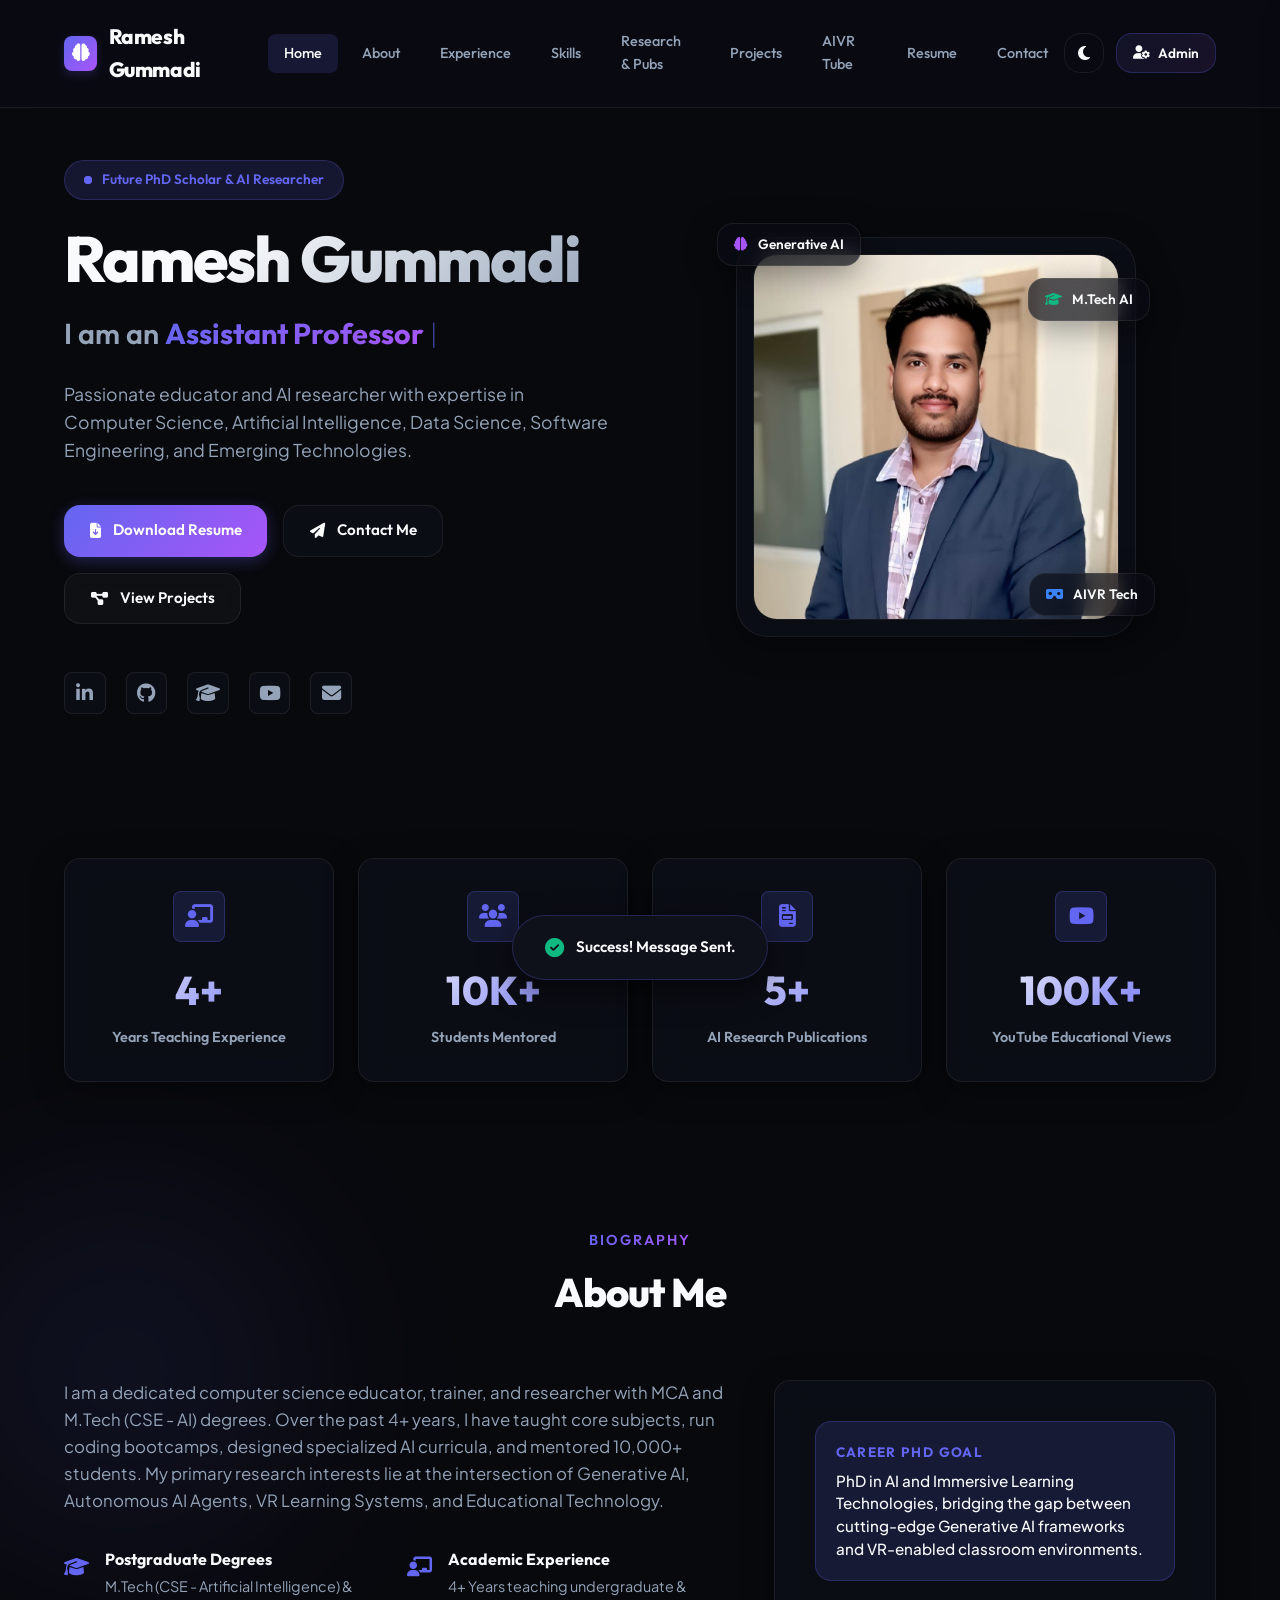
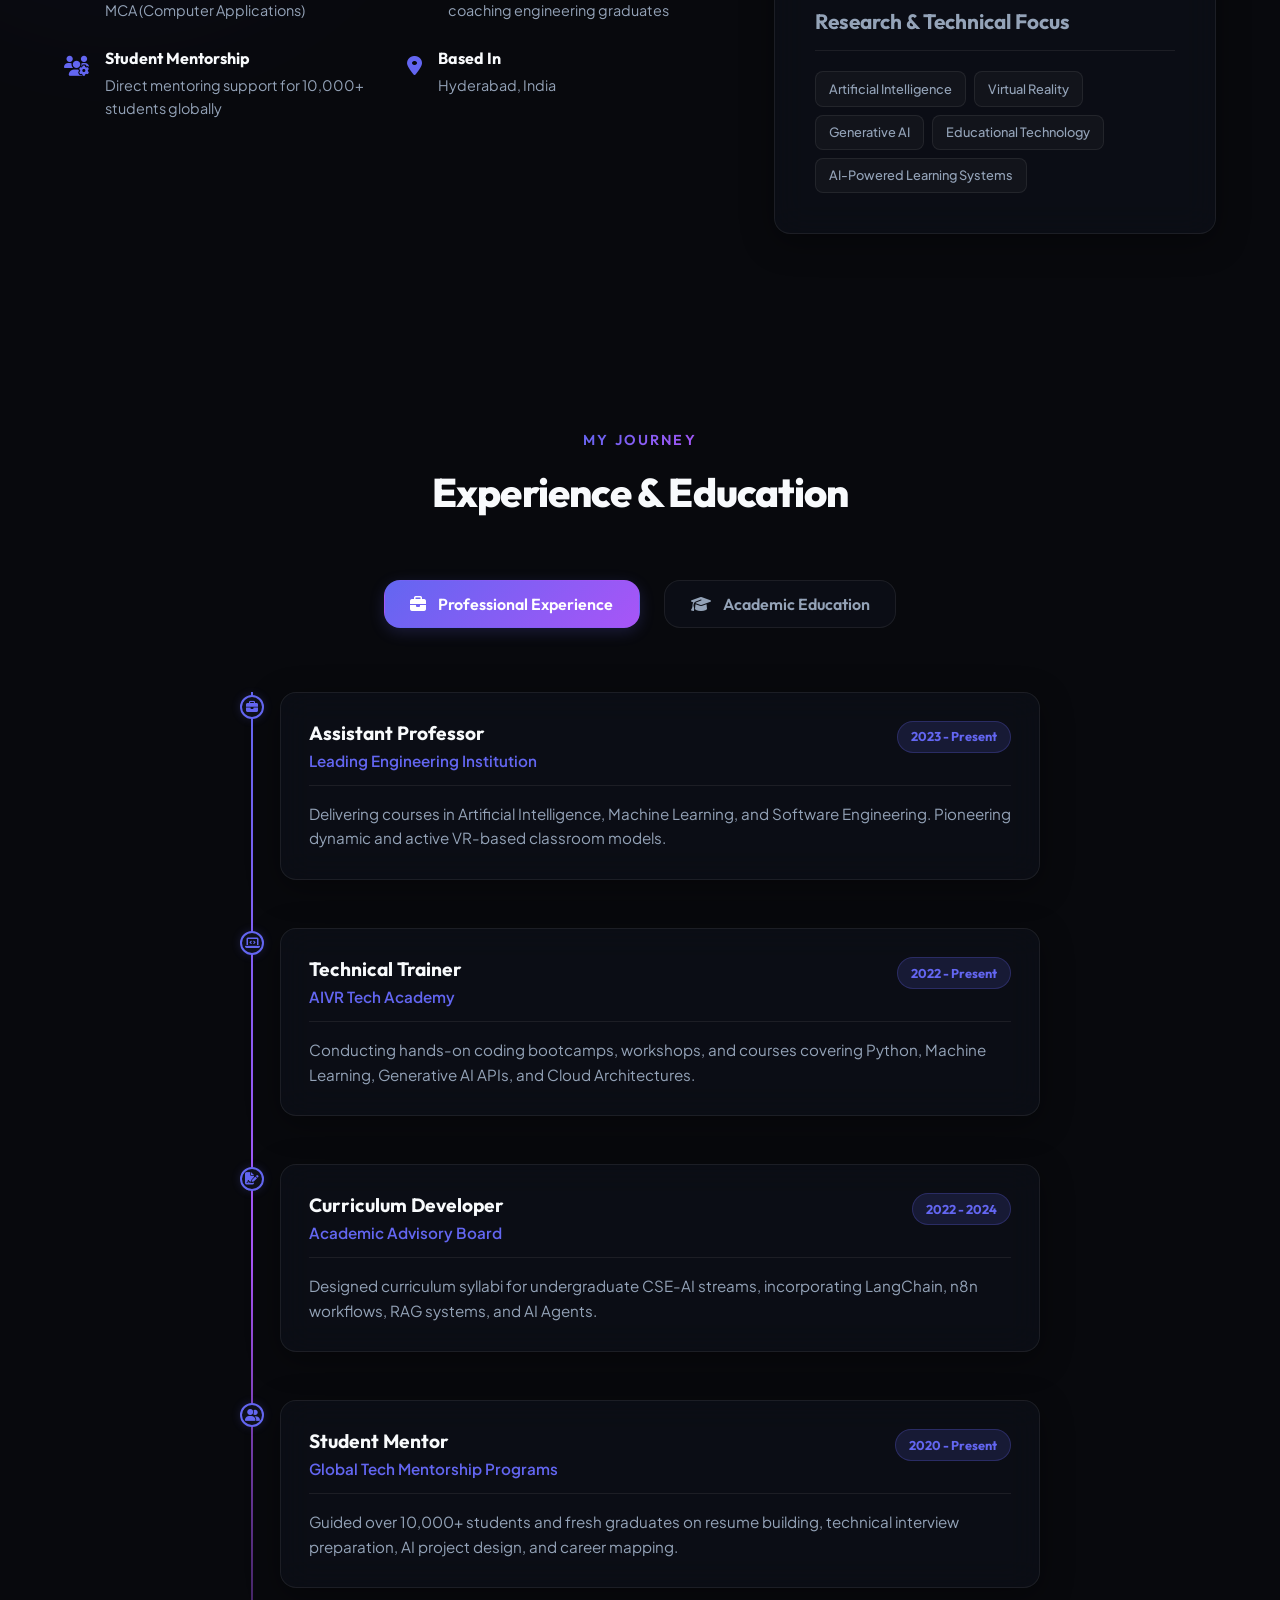
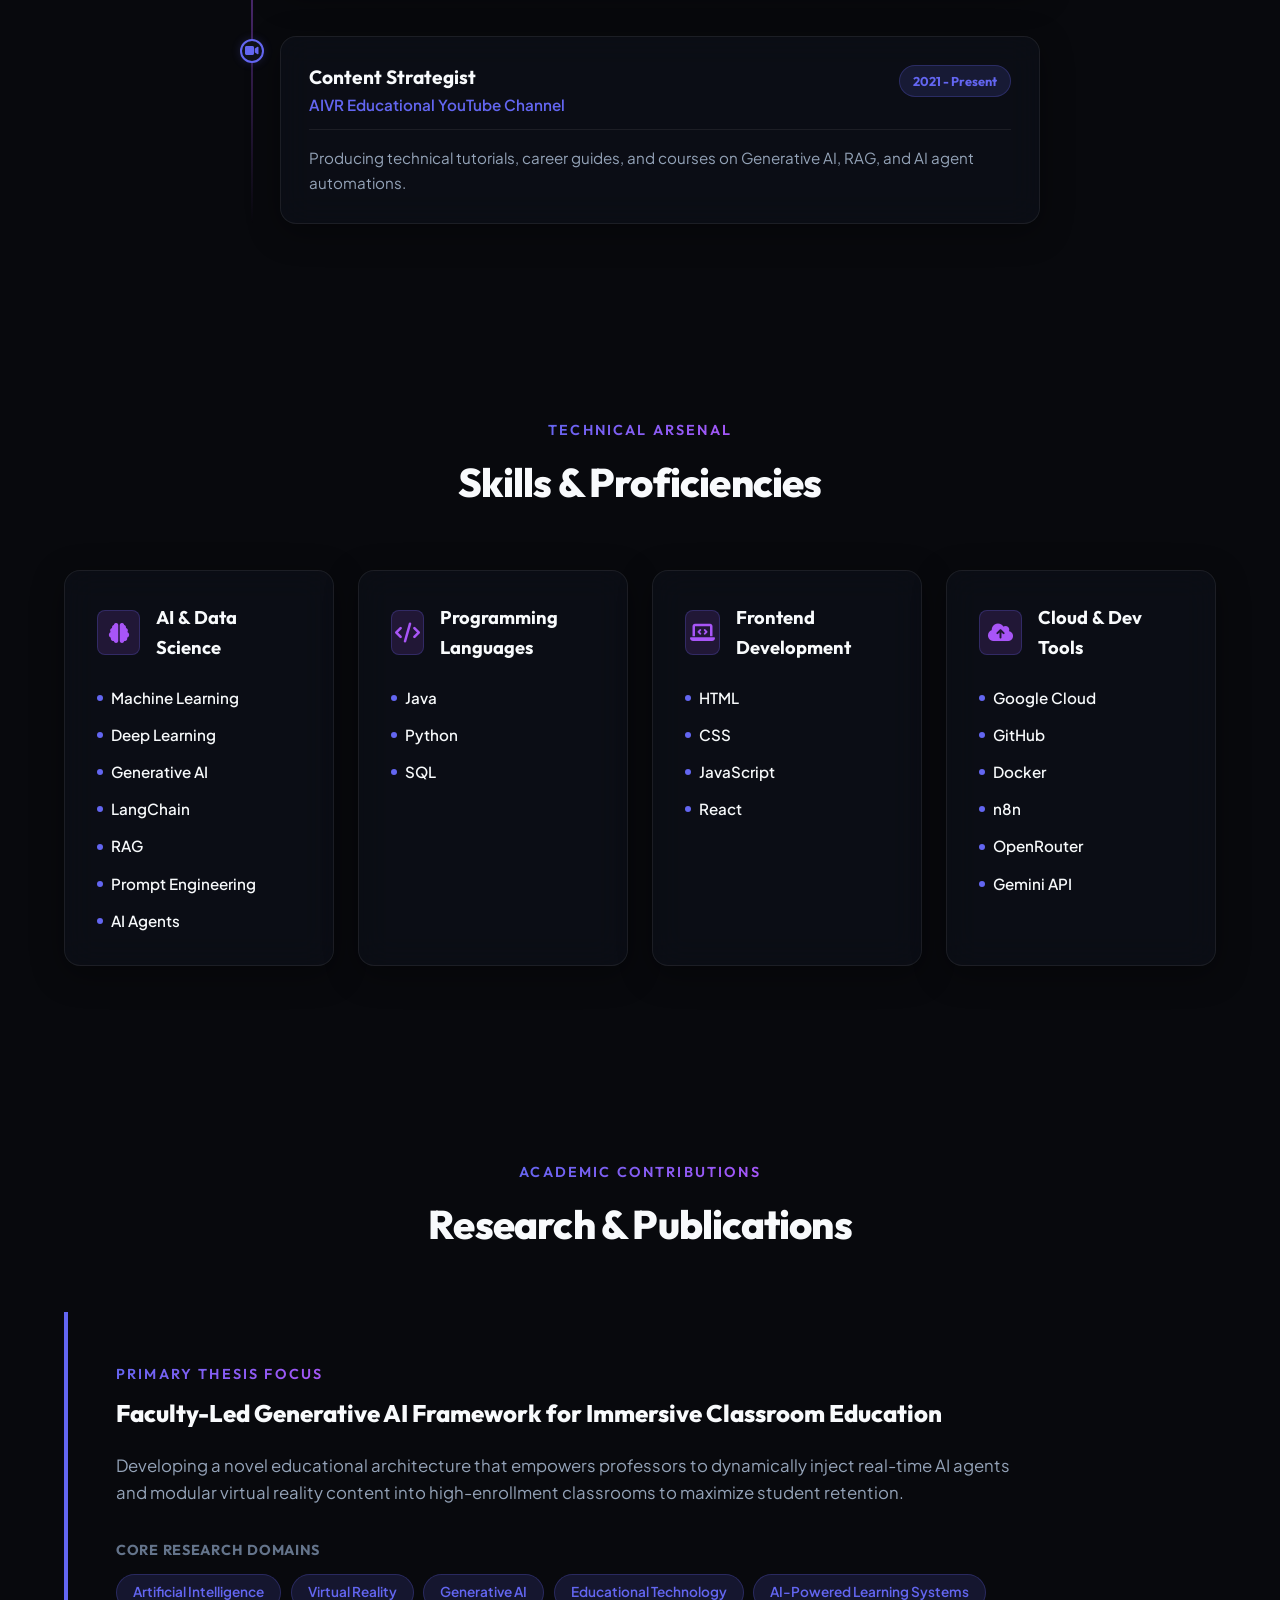
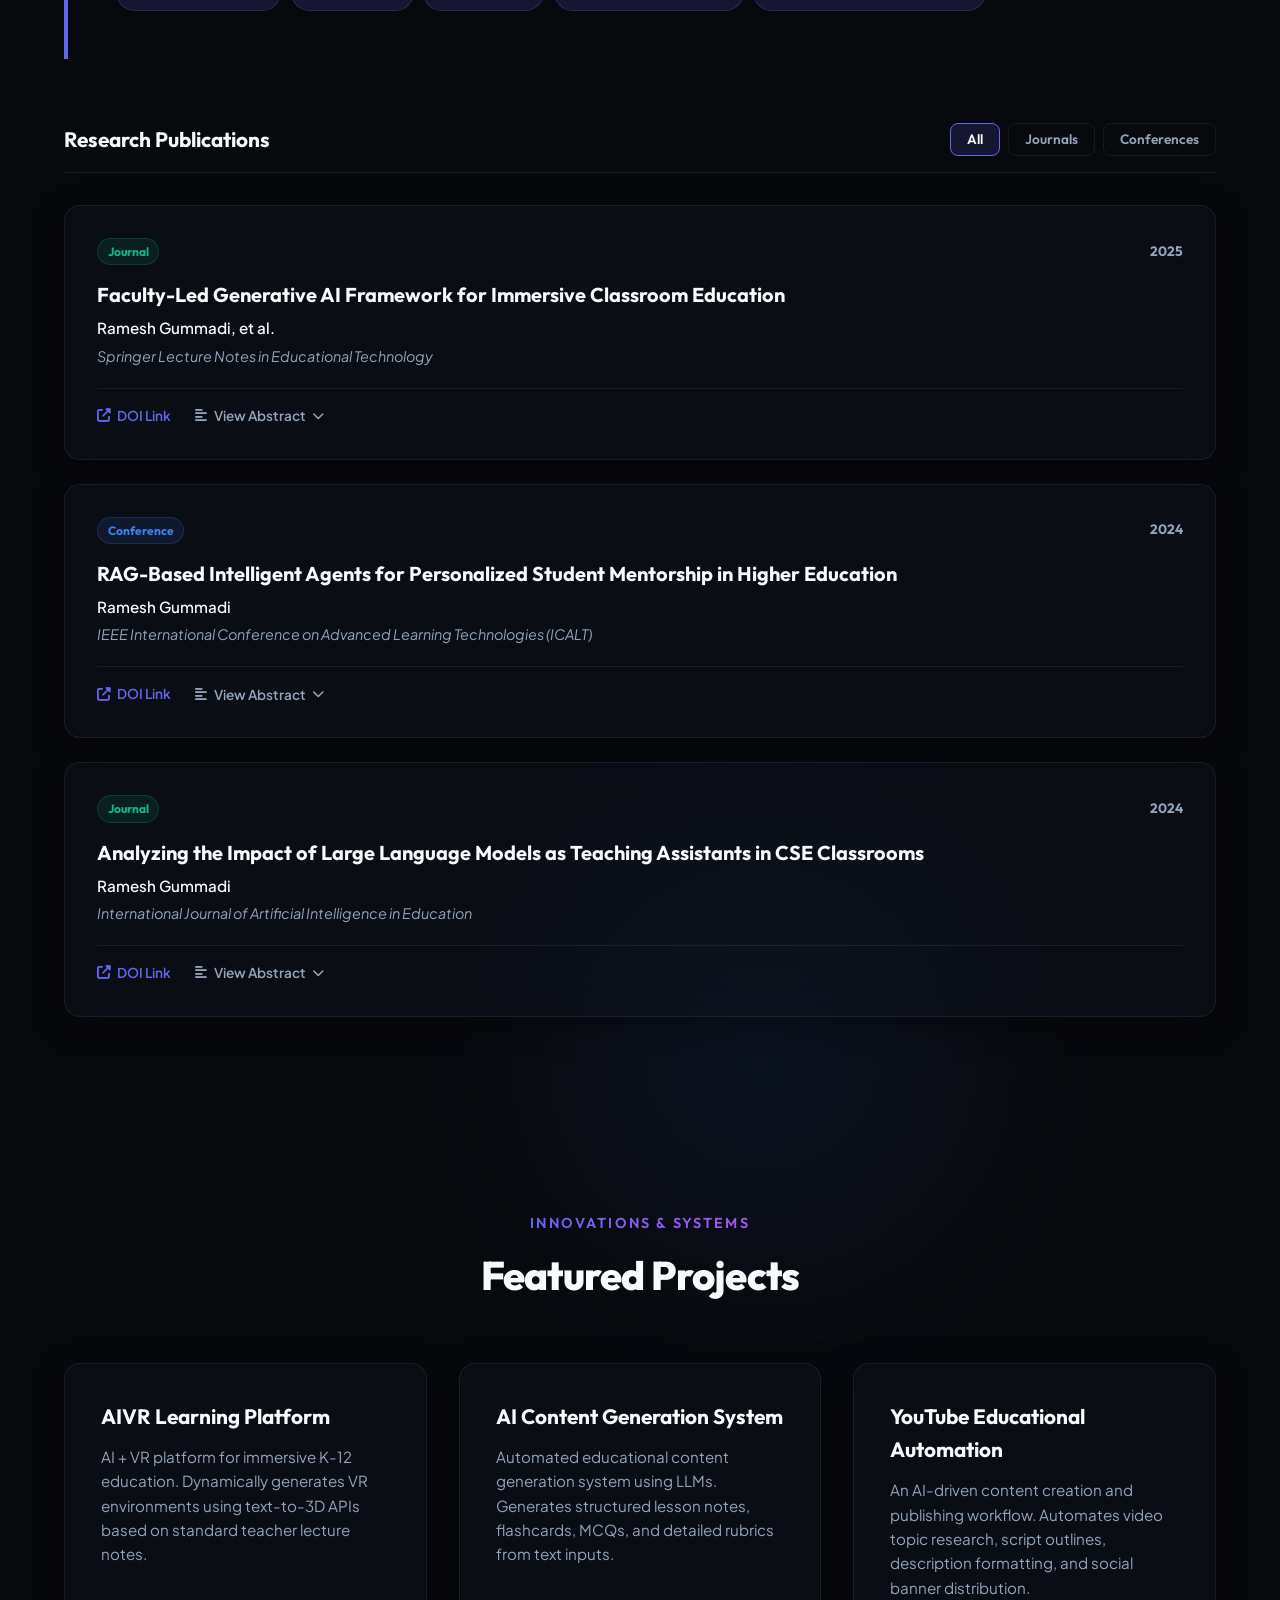
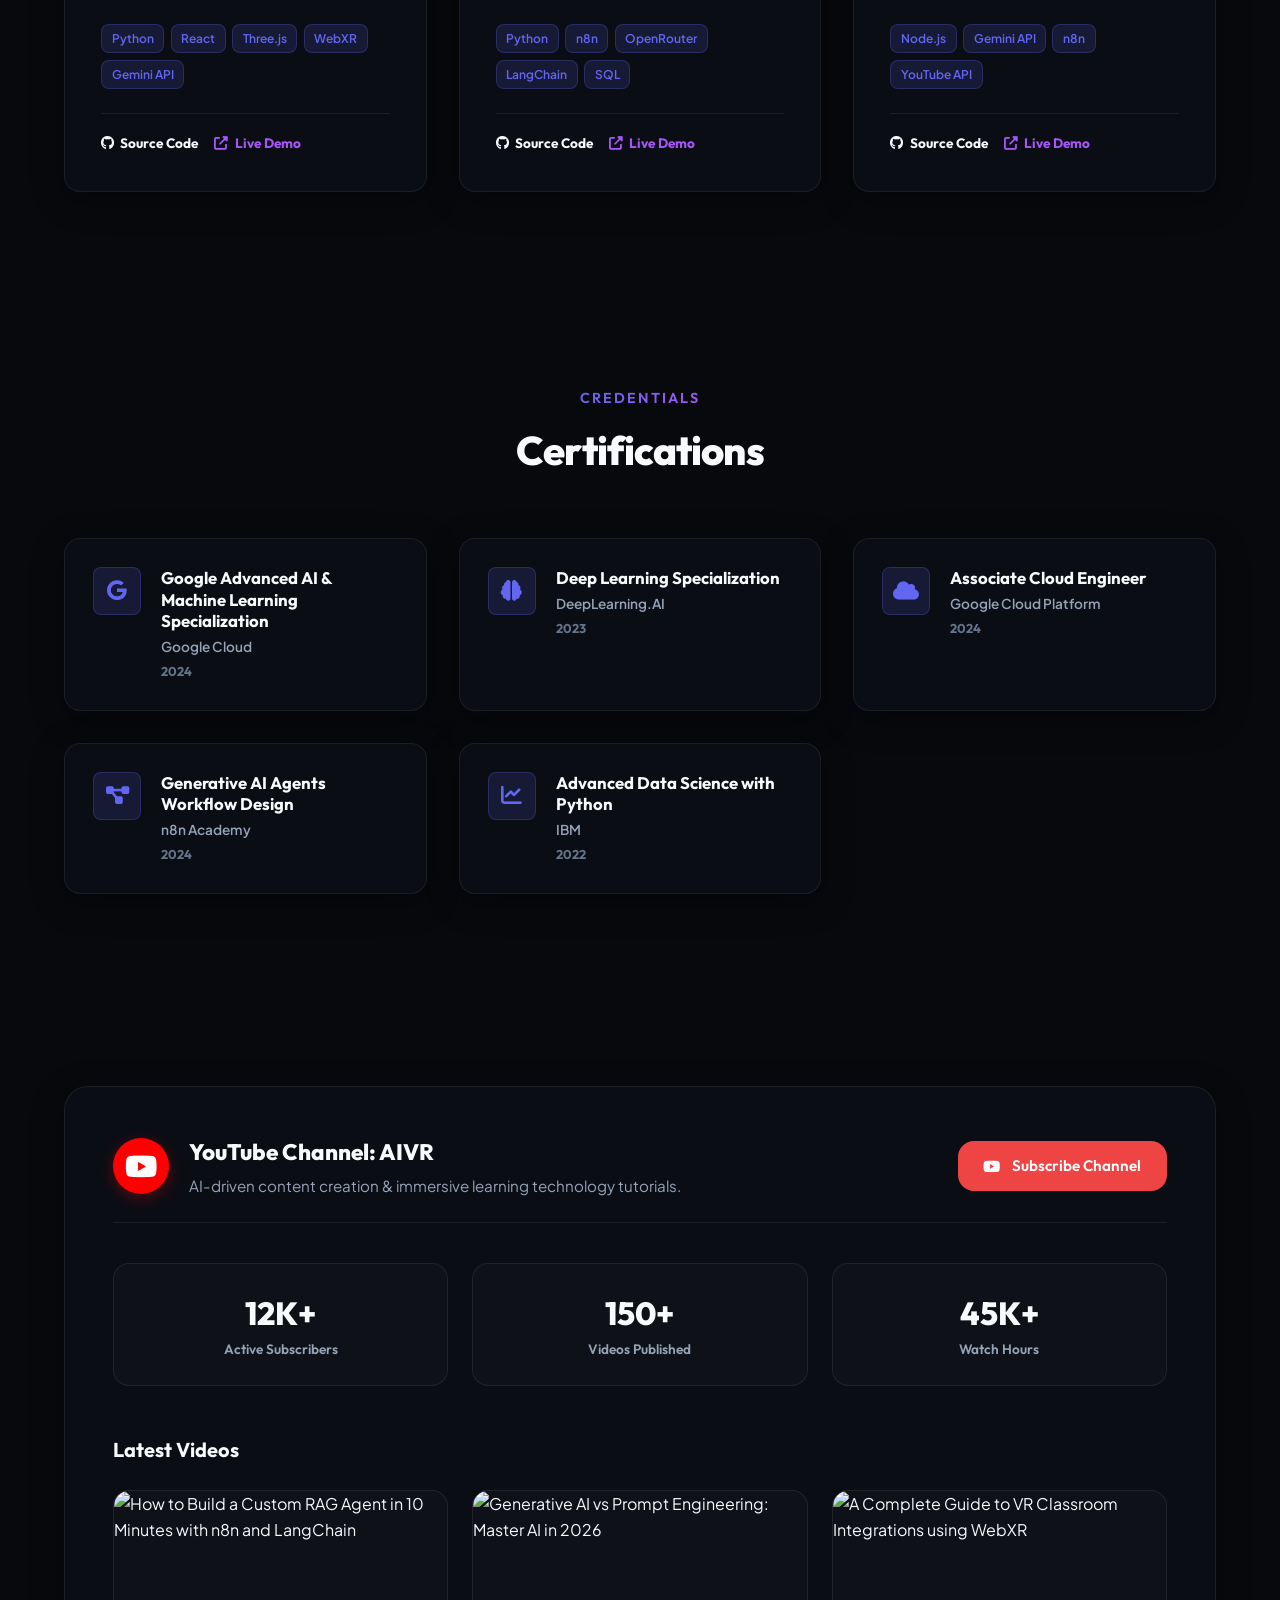
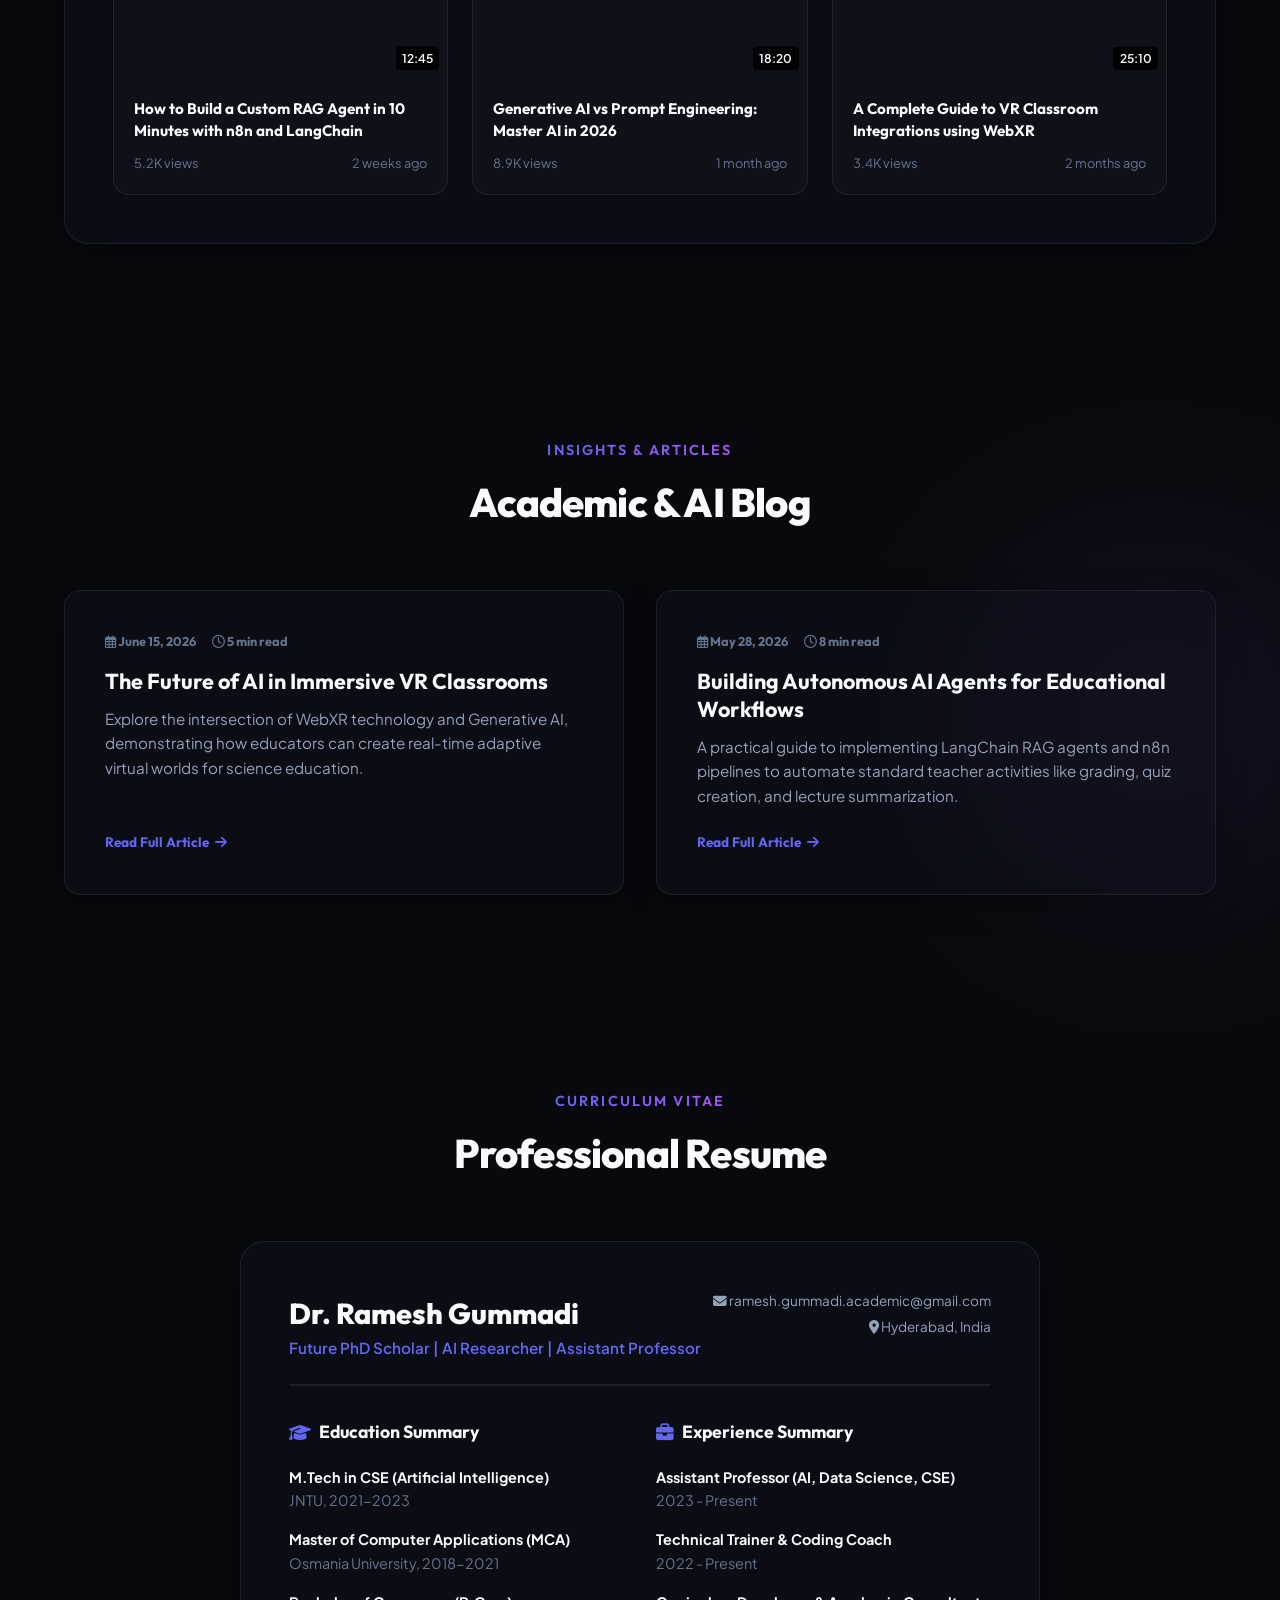
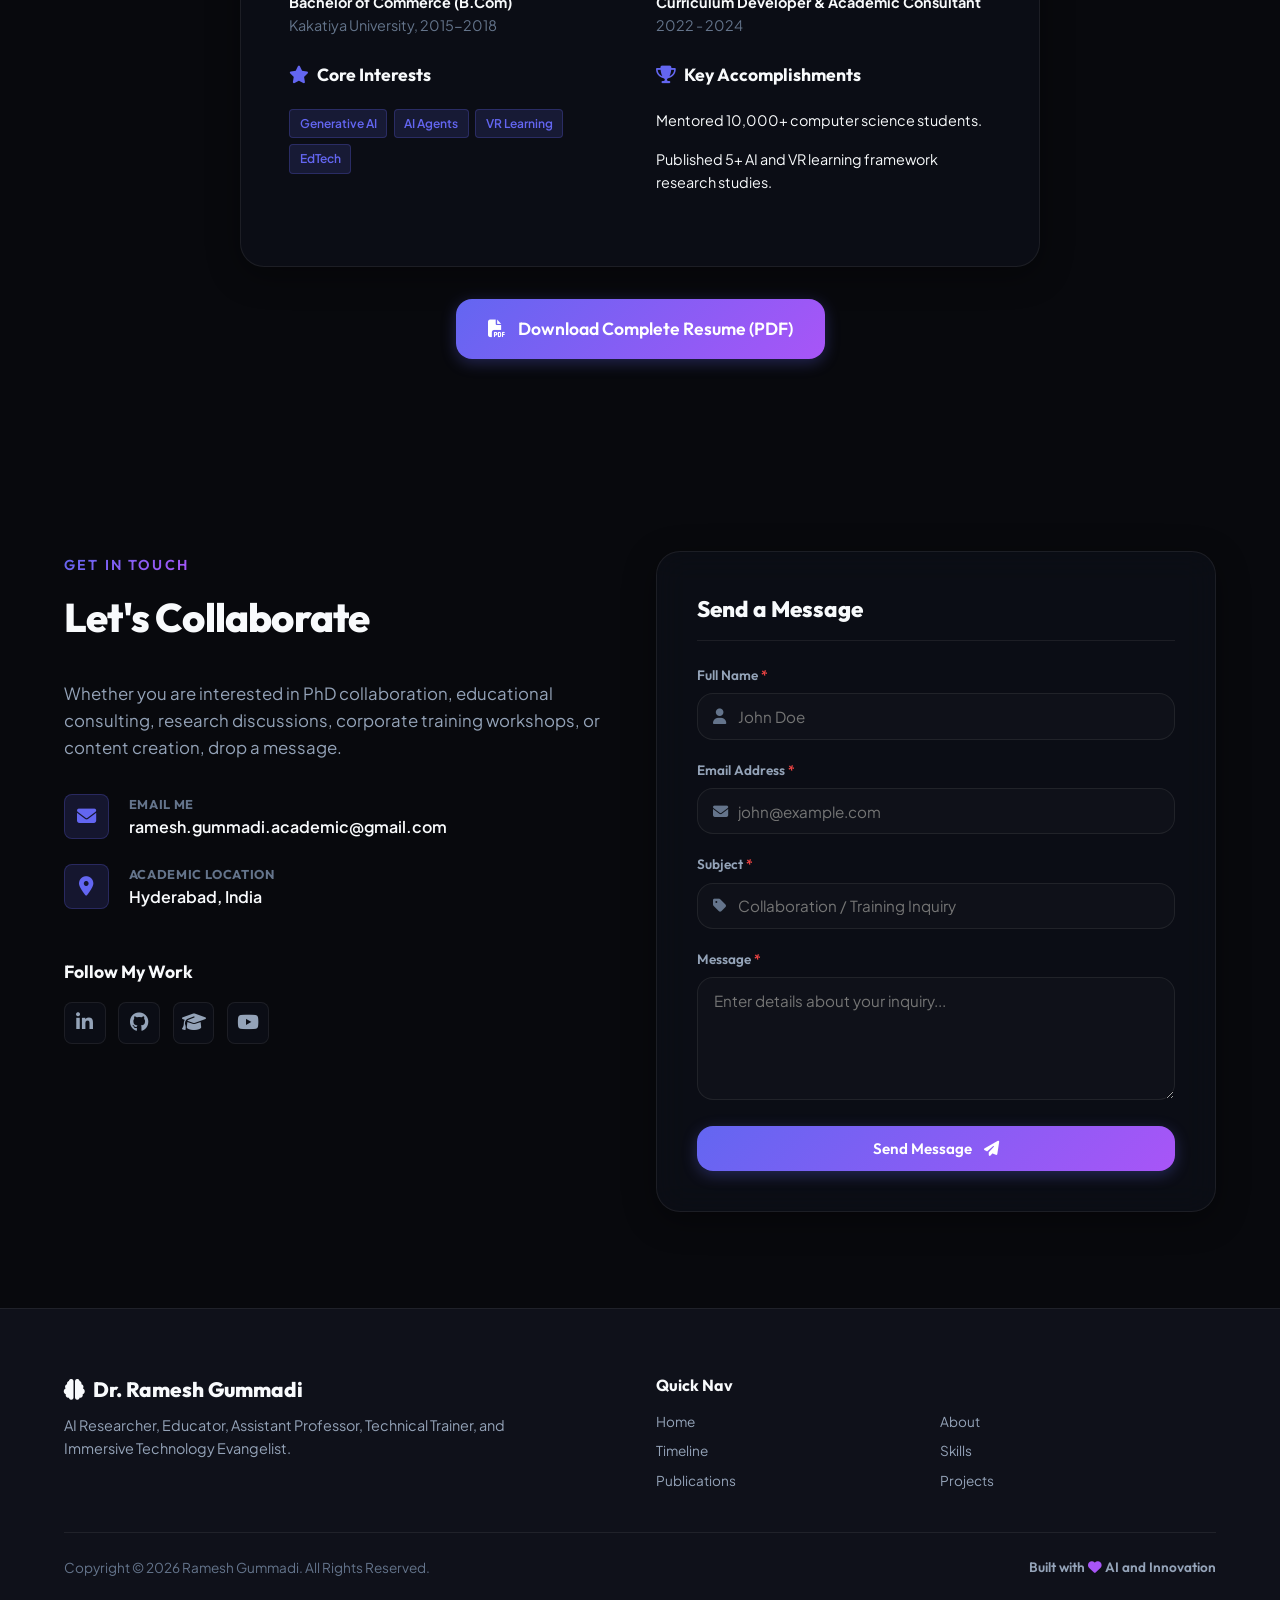
==== commit 37338f72: "Update index.html" ====
--- a/Personal Asst/index.html
+++ b/Personal Asst/index.html
@@ -13,14 +13,14 @@
   
   <!-- Open Graph / Facebook -->
   <meta property="og:type" content="website">
-  <meta property="og:url" content="https://rameshgummadi.com/">
+  <meta property="og:url" content="https://aivrlearning.in/">
   <meta property="og:title" content="Dr. Ramesh Gummadi | AI Researcher & Assistant Professor">
   <meta property="og:description" content="Explore academic research publications, AIVR projects, educational technology insights, and resume of Dr. Ramesh Gummadi.">
   <meta property="og:image" content="assets/ram.jpg">
 
   <!-- Twitter -->
   <meta property="twitter:card" content="summary_large_image">
-  <meta property="twitter:url" content="https://rameshgummadi.com/">
+  <meta property="twitter:url" content="https://aivrlearning.in/">
   <meta property="twitter:title" content="Dr. Ramesh Gummadi | AI Researcher & Assistant Professor">
   <meta property="twitter:description" content="Explore academic research publications, AIVR projects, educational technology insights, and resume of Dr. Ramesh Gummadi.">
   <meta property="twitter:image" content="assets/ram.jpg">
@@ -43,7 +43,7 @@
       "@type": "Person",
       "name": "Ramesh Gummadi",
       "jobTitle": "Assistant Professor & AI Researcher",
-      "url": "https://rameshgummadi.com",
+      "url": "https://aivrlearning.in",
       "alumniOf": [
         {
           "@type": "Organization",
